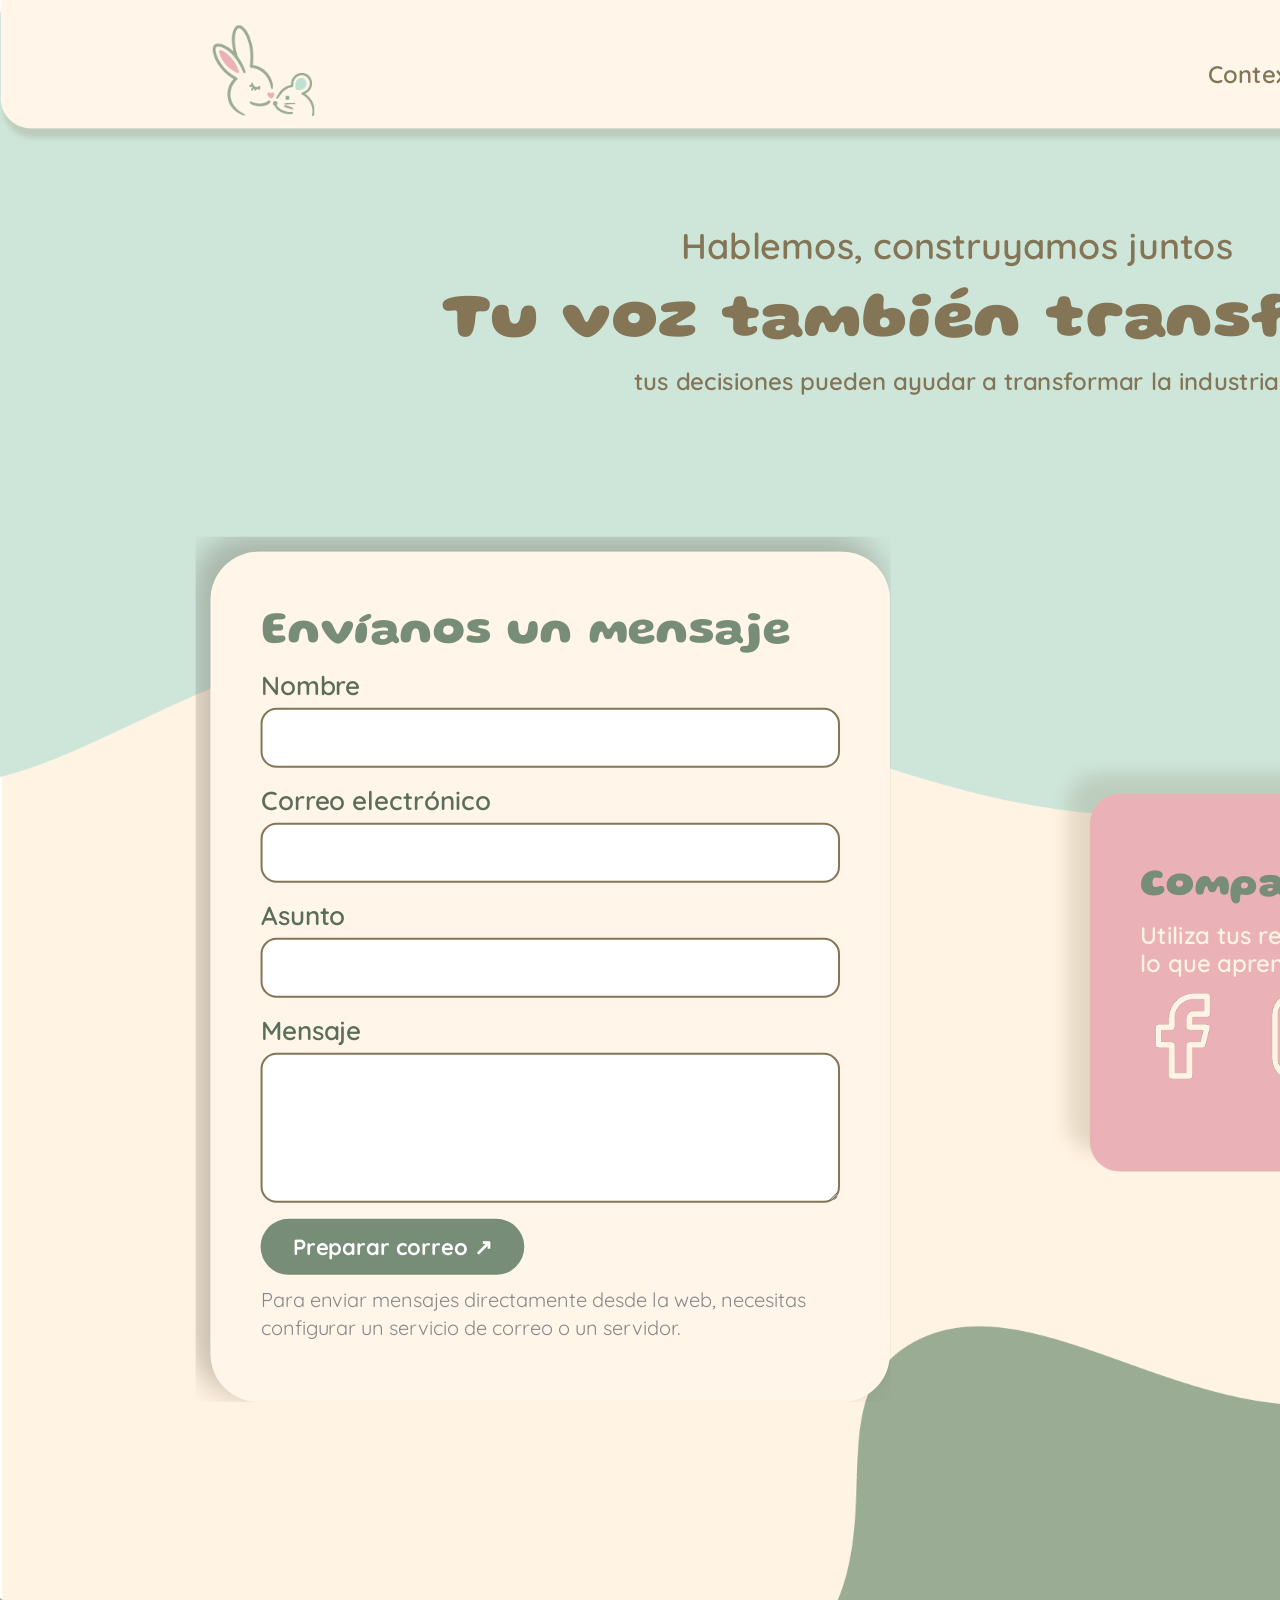
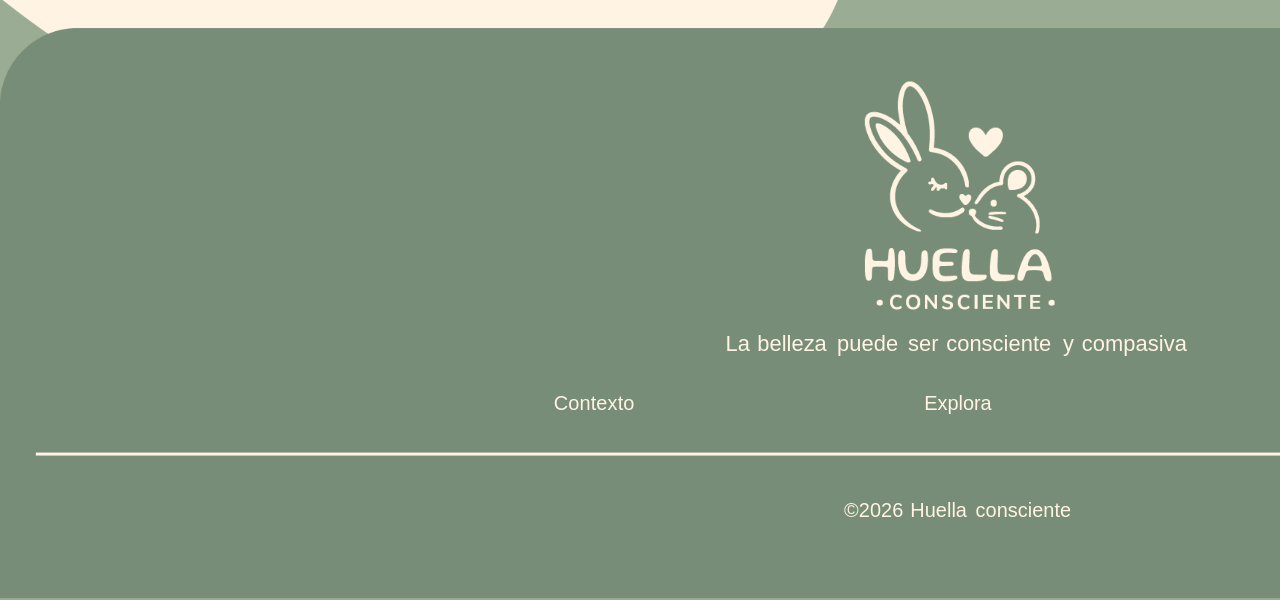
==== Contacto/publication-web-resources/html/publication.html @ 56a3dec7 "pagina" ====
<!DOCTYPE html>
<html>
	<head>
		<meta charset="utf-8" />
		<title>publication</title>
		<link href="../css/idGeneratedStyles.css" rel="stylesheet" type="text/css" />
	</head>
	<body id="publication" style="width:1920px;height:2200px;background-color:transparent;">
		<div style="position:absolute;overflow:hidden;left:0px;top:0px;-webkit-transform:translate(0.00px,0.00px);-ms-transform:translate(0.00px,0.00px);transform:translate(0.00px,0.00px);width:1920.00px;height:2200.00px;background-color:white">
			<div id="_idContainer000" class="_idGenObjectStyle-Disabled">
				<img class="_idGenObjectAttribute-1 _idGenObjectAttribute-2" src="../image/1.png" alt="" />
			</div>
			<div id="_idContainer001" class="_idGenObjectStyle-Disabled">
				<img class="_idGenObjectAttribute-1 _idGenObjectAttribute-2" src="../image/2.png" alt="" />
			</div>
			<div id="_idContainer002" class="_idGenObjectStyle-Disabled">
				<img class="_idGenObjectAttribute-1 _idGenObjectAttribute-2" src="[data-uri]" alt="" />
			</div>
			<div id="_idContainer014">
				<div id="_idContainer003" class="_idGenObjectStyle-Disabled">
					<img class="_idGenObjectAttribute-1 _idGenObjectAttribute-2" src="[data-uri]" alt="" />
				</div>
				<div id="_idContainer004" class="_idGenObjectStyle-Disabled">
					<img class="_idGenObjectAttribute-1 _idGenObjectAttribute-2" src="[data-uri]" alt="" />
				</div>
				<div id="_idContainer005" class="_idGenObjectStyle-Disabled">
					<img class="_idGenObjectAttribute-1 _idGenObjectAttribute-2" src="[data-uri]" alt="" />
				</div>
				<div id="_idContainer006" class="_idGenObjectStyle-Disabled">
					<img class="_idGenObjectAttribute-1 _idGenObjectAttribute-2" src="[data-uri]" alt="" />
				</div>
				<div id="_idContainer007" class="_idGenObjectStyle-Disabled">
					<img class="_idGenObjectAttribute-1 _idGenObjectAttribute-2" src="[data-uri]" alt="" />
				</div>
				<div id="_idContainer008" class="_idGenObjectStyle-Disabled">
					<img class="_idGenObjectAttribute-1 _idGenObjectAttribute-2" src="[data-uri]" alt="" />
				</div>
				<div id="_idContainer009" class="_idGenObjectStyle-Disabled">
					<img class="_idGenObjectAttribute-1 _idGenObjectAttribute-2" src="[data-uri]" alt="" />
				</div>
				<div id="_idContainer010" class="_idGenObjectStyle-Disabled">
					<img class="_idGenObjectAttribute-1 _idGenObjectAttribute-2" src="[data-uri]" alt="" />
				</div>
				<div id="_idContainer011" class="_idGenObjectStyle-Disabled">
					<img class="_idGenObjectAttribute-1 _idGenObjectAttribute-2" src="[data-uri]" alt="" />
				</div>
				<div id="_idContainer012" class="_idGenObjectStyle-Disabled">
					<img class="_idGenObjectAttribute-1 _idGenObjectAttribute-2" src="[data-uri]" alt="" />
				</div>
				<div id="_idContainer013" class="_idGenObjectStyle-Disabled">
					<img class="_idGenObjectAttribute-1 _idGenObjectAttribute-2" src="[data-uri]" alt="" />
				</div>
			</div>
			<div id="_idContainer015">
				<div style="width:0px;height:0px;position:absolute;top:0px;left:0px;-webkit-transform-origin: 0% 0%; -webkit-transform: translate(0px,1.98px) rotate(0deg) scale(0.05);transform-origin: 0% 0%; transform: translate(0px,1.98px) rotate(0deg) scale(0.05);">
					<p class="P-rrafo-b-sico ParaOverride-1"><span id="_idTextSpan000" class="CharOverride-1" style="position:absolute;top:120px;left:260.28px;letter-spacing:2.28px;">Contexto</span></p>
				</div>
			</div>
			<div id="_idContainer016">
				<div style="width:0px;height:0px;position:absolute;top:0px;left:0px;-webkit-transform-origin: 0% 0%; -webkit-transform: translate(0px,1.98px) rotate(0deg) scale(0.05);transform-origin: 0% 0%; transform: translate(0px,1.98px) rotate(0deg) scale(0.05);">
					<p class="P-rrafo-b-sico ParaOverride-1"><span id="_idTextSpan001" class="CharOverride-1" style="position:absolute;top:120px;left:27.8px;letter-spacing:-0.27px;">Infórmate</span></p>
				</div>
			</div>
			<div id="_idContainer017">
				<div style="width:0px;height:0px;position:absolute;top:0px;left:0px;-webkit-transform-origin: 0% 0%; -webkit-transform: translate(0px,1.98px) rotate(0deg) scale(0.05);transform-origin: 0% 0%; transform: translate(0px,1.98px) rotate(0deg) scale(0.05);">
					<p class="P-rrafo-b-sico ParaOverride-1"><span id="_idTextSpan002" class="CharOverride-1" style="position:absolute;top:120px;left:262.02px;letter-spacing:-0.3px;">Contacto</span></p>
				</div>
			</div>
			<div id="_idContainer018" class="_idGenObjectStyle-Disabled">
				<img class="_idGenObjectAttribute-1 _idGenObjectAttribute-2" src="../image/18.png" alt="" />
			</div>
			<div id="_idContainer019" class="_idGenObjectStyle-Disabled">
				<img class="_idGenObjectAttribute-1 _idGenObjectAttribute-2" src="../image/19.png" alt="" />
			</div>
			<div id="_idContainer057">
				<div id="_idContainer050">
					<div id="_idContainer020" class="_idGenObjectStyle-Disabled">
						<img class="_idGenObjectAttribute-1 _idGenObjectAttribute-2" src="[data-uri]" alt="" />
					</div>
					<div id="_idContainer021" class="_idGenObjectStyle-Disabled">
						<img class="_idGenObjectAttribute-1 _idGenObjectAttribute-2" src="[data-uri]" alt="" />
					</div>
					<div id="_idContainer022" class="_idGenObjectStyle-Disabled">
						<img class="_idGenObjectAttribute-1 _idGenObjectAttribute-2" src="[data-uri]" alt="" />
					</div>
					<div id="_idContainer023" class="_idGenObjectStyle-Disabled">
						<img class="_idGenObjectAttribute-1 _idGenObjectAttribute-2" src="[data-uri]" alt="" />
					</div>
					<div id="_idContainer024" class="_idGenObjectStyle-Disabled">
						<img class="_idGenObjectAttribute-1 _idGenObjectAttribute-2" src="[data-uri]" alt="" />
					</div>
					<div id="_idContainer025" class="_idGenObjectStyle-Disabled">
						<img class="_idGenObjectAttribute-1 _idGenObjectAttribute-2" src="[data-uri]" alt="" />
					</div>
					<div id="_idContainer026" class="_idGenObjectStyle-Disabled">
						<img class="_idGenObjectAttribute-1 _idGenObjectAttribute-2" src="[data-uri]" alt="" />
					</div>
					<div id="_idContainer027" class="_idGenObjectStyle-Disabled">
						<img class="_idGenObjectAttribute-1 _idGenObjectAttribute-2" src="[data-uri]" alt="" />
					</div>
					<div id="_idContainer028" class="_idGenObjectStyle-Disabled">
						<img class="_idGenObjectAttribute-1 _idGenObjectAttribute-2" src="[data-uri]" alt="" />
					</div>
					<div id="_idContainer029" class="_idGenObjectStyle-Disabled">
						<img class="_idGenObjectAttribute-1 _idGenObjectAttribute-2" src="[data-uri]" alt="" />
					</div>
					<div id="_idContainer030" class="_idGenObjectStyle-Disabled">
						<img class="_idGenObjectAttribute-1 _idGenObjectAttribute-2" src="[data-uri]" alt="" />
					</div>
					<div id="_idContainer031" class="_idGenObjectStyle-Disabled">
						<img class="_idGenObjectAttribute-1 _idGenObjectAttribute-2" src="[data-uri]" alt="" />
					</div>
					<div id="_idContainer032" class="_idGenObjectStyle-Disabled">
						<img class="_idGenObjectAttribute-1 _idGenObjectAttribute-2" src="[data-uri]" alt="" />
					</div>
					<div id="_idContainer033" class="_idGenObjectStyle-Disabled">
						<img class="_idGenObjectAttribute-1 _idGenObjectAttribute-2" src="[data-uri]" alt="" />
					</div>
					<div id="_idContainer034" class="_idGenObjectStyle-Disabled">
						<img class="_idGenObjectAttribute-1 _idGenObjectAttribute-2" src="[data-uri]" alt="" />
					</div>
					<div id="_idContainer035" class="_idGenObjectStyle-Disabled">
						<img class="_idGenObjectAttribute-1 _idGenObjectAttribute-2" src="[data-uri]" alt="" />
					</div>
					<div id="_idContainer036" class="_idGenObjectStyle-Disabled">
						<img class="_idGenObjectAttribute-1 _idGenObjectAttribute-2" src="[data-uri]" alt="" />
					</div>
					<div id="_idContainer037" class="_idGenObjectStyle-Disabled">
						<img class="_idGenObjectAttribute-1 _idGenObjectAttribute-2" src="[data-uri]" alt="" />
					</div>
					<div id="_idContainer038" class="_idGenObjectStyle-Disabled">
						<img class="_idGenObjectAttribute-1 _idGenObjectAttribute-2" src="[data-uri]" alt="" />
					</div>
					<div id="_idContainer039" class="_idGenObjectStyle-Disabled">
						<img class="_idGenObjectAttribute-1 _idGenObjectAttribute-2" src="[data-uri]" alt="" />
					</div>
					<div id="_idContainer040" class="_idGenObjectStyle-Disabled">
						<img class="_idGenObjectAttribute-1 _idGenObjectAttribute-2" src="[data-uri]" alt="" />
					</div>
					<div id="_idContainer041" class="_idGenObjectStyle-Disabled">
						<img class="_idGenObjectAttribute-1 _idGenObjectAttribute-2" src="[data-uri]" alt="" />
					</div>
					<div id="_idContainer042" class="_idGenObjectStyle-Disabled">
						<img class="_idGenObjectAttribute-1 _idGenObjectAttribute-2" src="[data-uri]" alt="" />
					</div>
					<div id="_idContainer043" class="_idGenObjectStyle-Disabled">
						<img class="_idGenObjectAttribute-1 _idGenObjectAttribute-2" src="[data-uri]" alt="" />
					</div>
					<div id="_idContainer044" class="_idGenObjectStyle-Disabled">
						<img class="_idGenObjectAttribute-1 _idGenObjectAttribute-2" src="[data-uri]" alt="" />
					</div>
					<div id="_idContainer045" class="_idGenObjectStyle-Disabled">
						<img class="_idGenObjectAttribute-1 _idGenObjectAttribute-2" src="[data-uri]" alt="" />
					</div>
					<div id="_idContainer046" class="_idGenObjectStyle-Disabled">
						<img class="_idGenObjectAttribute-1 _idGenObjectAttribute-2" src="[data-uri]" alt="" />
					</div>
					<div id="_idContainer047" class="_idGenObjectStyle-Disabled">
						<img class="_idGenObjectAttribute-1 _idGenObjectAttribute-2" src="[data-uri]" alt="" />
					</div>
					<div id="_idContainer048" class="_idGenObjectStyle-Disabled">
						<img class="_idGenObjectAttribute-1 _idGenObjectAttribute-2" src="[data-uri]" alt="" />
					</div>
					<div id="_idContainer049" class="_idGenObjectStyle-Disabled">
						<img class="_idGenObjectAttribute-1 _idGenObjectAttribute-2" src="[data-uri]" alt="" />
					</div>
				</div>
				<div id="_idContainer051">
					<div style="width:0px;height:0px;position:absolute;top:0px;left:0px;-webkit-transform-origin: 0% 0%; -webkit-transform: translate(0px,4.59px) rotate(0deg) scale(0.05);transform-origin: 0% 0%; transform: translate(0px,4.59px) rotate(0deg) scale(0.05);">
						<p class="P-rrafo-b-sico ParaOverride-1"><span id="_idTextSpan003" class="CharOverride-2" style="position:absolute;top:55px;left:4474.67px;">La </span><span id="_idTextSpan004" class="CharOverride-2" style="position:absolute;top:55px;left:5108.7px;letter-spacing:-0.55px;">belleza </span><span id="_idTextSpan005" class="CharOverride-2" style="position:absolute;top:55px;left:6702.8px;">puede </span><span id="_idTextSpan006" class="CharOverride-2" style="position:absolute;top:55px;left:8121.78px;">ser </span><span id="_idTextSpan007" class="CharOverride-2" style="position:absolute;top:55px;left:8886.05px;letter-spacing:-0.2px;">consciente </span><span id="_idTextSpan008" class="CharOverride-2" style="position:absolute;top:55px;left:11221.52px;">y </span><span id="_idTextSpan009" class="CharOverride-2" style="position:absolute;top:55px;left:11598.16px;letter-spacing:-0.1px;">compasiva</span></p>
					</div>
				</div>
				<div id="_idContainer052">
					<div style="width:0px;height:0px;position:absolute;top:0px;left:0px;-webkit-transform-origin: 0% 0%; -webkit-transform: translate(0px,4.26px) rotate(0deg) scale(0.05);transform-origin: 0% 0%; transform: translate(0px,4.26px) rotate(0deg) scale(0.05);">
						<p class="P-rrafo-b-sico ParaOverride-1"><span id="_idTextSpan010" class="CharOverride-3" style="position:absolute;top:50px;left:1193.56px;letter-spacing:-1.26px;">Explora</span></p>
					</div>
				</div>
				<div id="_idContainer053">
					<div style="width:0px;height:0px;position:absolute;top:0px;left:0px;-webkit-transform-origin: 0% 0%; -webkit-transform: translate(0px,4.26px) rotate(0deg) scale(0.05);transform-origin: 0% 0%; transform: translate(0px,4.26px) rotate(0deg) scale(0.05);">
						<p class="P-rrafo-b-sico ParaOverride-1"><span id="_idTextSpan011" class="CharOverride-3" style="position:absolute;top:50px;left:6843.63px;">©2026 </span><span id="_idTextSpan012" class="CharOverride-3" style="position:absolute;top:50px;left:8167.62px;">Huella </span><span id="_idTextSpan013" class="CharOverride-3" style="position:absolute;top:50px;left:9474px;letter-spacing:-0.2px;">consciente</span></p>
					</div>
				</div>
				<div id="_idContainer054">
					<div style="width:0px;height:0px;position:absolute;top:0px;left:0px;-webkit-transform-origin: 0% 0%; -webkit-transform: translate(0px,4.26px) rotate(0deg) scale(0.05);transform-origin: 0% 0%; transform: translate(0px,4.26px) rotate(0deg) scale(0.05);">
						<p class="P-rrafo-b-sico ParaOverride-1"><span id="_idTextSpan014" class="CharOverride-3" style="position:absolute;top:50px;left:1041.97px;letter-spacing:1.85px;">Contexto</span></p>
					</div>
				</div>
				<div id="_idContainer055">
					<div style="width:0px;height:0px;position:absolute;top:0px;left:0px;-webkit-transform-origin: 0% 0%; -webkit-transform: translate(0px,4.26px) rotate(0deg) scale(0.05);transform-origin: 0% 0%; transform: translate(0px,4.26px) rotate(0deg) scale(0.05);">
						<p class="P-rrafo-b-sico ParaOverride-1"><span id="_idTextSpan015" class="CharOverride-3" style="position:absolute;top:50px;left:1035.97px;letter-spacing:-0.25px;">Contacto</span></p>
					</div>
				</div>
				<div id="_idContainer056" class="Marco-gr-fico-b-sico _idGenObjectStyle-Disabled">
					<img class="_idGenObjectAttribute-1 _idGenObjectAttribute-2" src="[data-uri]" alt="" />
				</div>
			</div>
			<div id="_idContainer058" class="Marco-de-texto-b-sico">
				<div style="width:0px;height:0px;position:absolute;top:0px;left:0px;-webkit-transform-origin: 0% 0%; -webkit-transform: translate(0px,11.96px) rotate(0deg) scale(0.05);transform-origin: 0% 0%; transform: translate(0px,11.96px) rotate(0deg) scale(0.05);">
					<p class="P-rrafo-b-sico ParaOverride-1"><span id="_idTextSpan016" class="CharOverride-4" style="position:absolute;top:254.37px;left:282.33px;letter-spacing:-2.6px;">Tu </span><span id="_idTextSpan017" class="CharOverride-4" style="position:absolute;top:254.37px;left:2674.31px;">voz </span><span id="_idTextSpan018" class="CharOverride-4" style="position:absolute;top:254.37px;left:5856.01px;letter-spacing:-2.35px;">también </span><span id="_idTextSpan019" class="CharOverride-4" style="position:absolute;top:254.37px;left:12346.88px;letter-spacing:-5.07px;">transforma</span></p>
				</div>
			</div>
			<div id="_idContainer059" class="Marco-de-texto-b-sico">
				<div style="width:0px;height:0px;position:absolute;top:0px;left:0px;-webkit-transform-origin: 0% 0%; -webkit-transform: translate(0px,6.98px) rotate(0deg) scale(0.05);transform-origin: 0% 0%; transform: translate(0px,6.98px) rotate(0deg) scale(0.05);">
					<p class="P-rrafo-b-sico ParaOverride-1"><span id="_idTextSpan020" class="CharOverride-5" style="position:absolute;top:90px;left:0px;letter-spacing:-0.72px;">Hablemos, </span><span id="_idTextSpan021" class="CharOverride-5" style="position:absolute;top:90px;left:3837.54px;">construyamos </span><span id="_idTextSpan022" class="CharOverride-5" style="position:absolute;top:90px;left:8937.24px;letter-spacing:-0.6px;">juntos</span></p>
				</div>
			</div>
			<div id="_idContainer060" class="Marco-de-texto-b-sico">
				<div style="width:0px;height:0px;position:absolute;top:0px;left:0px;-webkit-transform-origin: 0% 0%; -webkit-transform: translate(0px,1px) rotate(0deg) scale(0.05);transform-origin: 0% 0%; transform: translate(0px,1px) rotate(0deg) scale(0.05);">
					<p class="P-rrafo-b-sico ParaOverride-1"><span id="_idTextSpan023" class="CharOverride-1" style="position:absolute;top:230px;left:0px;">tus </span><span id="_idTextSpan024" class="CharOverride-1" style="position:absolute;top:230px;left:827.03px;">decisiones </span><span id="_idTextSpan025" class="CharOverride-1" style="position:absolute;top:230px;left:3324.43px;">pueden </span><span id="_idTextSpan026" class="CharOverride-1" style="position:absolute;top:230px;left:5174.79px;">ayudar </span><span id="_idTextSpan027" class="CharOverride-1" style="position:absolute;top:230px;left:6960.85px;">a </span><span id="_idTextSpan028" class="CharOverride-1" style="position:absolute;top:230px;left:7392.36px;letter-spacing:-1.76px;">transformar </span><span id="_idTextSpan029" class="CharOverride-1" style="position:absolute;top:230px;left:10335.21px;">la </span><span id="_idTextSpan030" class="CharOverride-1" style="position:absolute;top:230px;left:10890.08px;letter-spacing:0.85px;">industria</span></p>
				</div>
			</div>
			<div id="_idContainer061" class="_idGenObjectStyleOverride-1">
				<div id="_idHTMLPageItem000">
					<object>
						<!DOCTYPE html>
<html lang="es">

<head>
  <meta charset="UTF-8">
  <meta name="viewport" content="width=device-width, initial-scale=1.0">
  <title>Formulario Contacto Vertical 841x1152</title>

  <!-- Importación de Google Fonts: Quicksand y Gluten -->
  <link rel="preconnect" href="https://fonts.googleapis.com">
  <link rel="preconnect" href="https://fonts.gstatic.com" crossorigin>
  <link href="https://fonts.googleapis.com/css2?family=Gluten:wght@400;600;700;800&family=Quicksand:wght@400;500;600;700&display=swap" rel="stylesheet">

  <style>
    :root {
      /* --- MEDIDAS EXACTAS DEL LIENZO (VERTICAL) --- */
      --ancho-total: 700px;
      --alto-total: 900px;

      /* --- DIMENSIONES DE LA TARJETA (VERTICAL) --- */
      --ancho-tarjeta: 680px;        
      --alto-tarjeta: 850px;         
      --radio-esquinas: 48px;        
      --padding-tarjeta: 60px 50px;  

      /* ==========================================================================
         ZONA PARA AJUSTAR LOS TAMAÑOS DE LETRA (MODIFICA AQUÍ A TU GUSTO)
         ========================================================================== */
      --tamano-titulo: 46px;         /* Tamaño de "Envíanos un mensaje" */
      --tamano-etiqueta: 26px;       /* Tamaño de los textos (Nombre, Correo, etc.) */
      --tamano-texto-input: 22px;    /* Tamaño de lo que el usuario escribe dentro */
      --tamano-boton: 22px;          /* Tamaño del texto del botón "Preparar correo" */
      --tamano-pie: 20px;            /* Tamaño de la nota al pie */

      /* --- TIPOGRAFÍAS --- */
      --fuente-titulos: 'Gluten', cursive, sans-serif;
      --fuente-cuerpo: 'Quicksand', sans-serif;

      /* --- PALETA DE COLOR --- */
      --color-fondo-tarjeta: #fff5e9;   
      --color-verde-oscuro: #788d78;     
      --color-texto: #5a6e5a;            
      --color-borde: #837556;

      /* --- VARIABLES DE LA SOMBRA ORGÁNICA --- */
      --sombra-offset-x: -12px;  
      --sombra-offset-y: -12px;  
      --sombra-blur: 28px;       
      --sombra-spread: 6px;      
      --sombra-color: rgba(94, 82, 68, 0.32);
    }

    * {
      box-sizing: border-box;
      margin: 0;
      padding: 0;
    }

    body {
      width: var(--ancho-total);
      height: var(--alto-total);
      overflow: visible; 
      background-color: transparent;
      display: flex;
      justify-content: center;
      align-items: center;
      font-family: var(--fuente-cuerpo);
    }

    .card-wrapper {
      width: var(--ancho-tarjeta);
      height: var(--alto-tarjeta);
      border-radius: var(--radio-esquinas);
      box-shadow: var(--sombra-offset-x) var(--sombra-offset-y) 
                  var(--sombra-blur) var(--sombra-spread) 
                  var(--sombra-color);
      margin: 15px 0 0 15px; 
    }

    .contact-card {
      width: 100%;
      height: 100%;
      background-color: var(--color-fondo-tarjeta);
      border-radius: var(--radio-esquinas);
      padding: var(--padding-tarjeta);
      display: flex;
      flex-direction: column;
      justify-content: space-between;
      overflow: hidden;
    }

    .contact-card h2 {
      font-family: var(--fuente-titulos);
      color: var(--color-verde-oscuro);
      font-size: var(--tamano-titulo);
      font-weight: 700;
      margin-bottom: 10px;
    }

    .form-group {
      display: flex;
      flex-direction: column;
      margin-bottom: 16px;
    }

    .form-group label {
      font-size: var(--tamano-etiqueta);
      font-weight: 600;
      color: var(--color-texto);
      margin-bottom: 6px;
    }

    .form-group input,
    .form-group textarea {
      width: 100%;
      padding: 14px 18px;
      border: 2px solid var(--color-borde);
      border-radius: 16px;
      background-color: #ffffff;
      font-family: var(--fuente-cuerpo);
      font-size: var(--tamano-texto-input);
      color: #333;
      outline: none;
      transition: border-color 0.2s ease;
    }

    .form-group input:focus,
    .form-group textarea:focus {
      border-color: var(--color-verde-oscuro);
    }

    .form-group textarea {
      resize: vertical;
      min-height: 150px; /* Un poco más alto al ser un formato vertical */
    }

    .submit-btn {
      display: inline-block;
      background-color: var(--color-verde-oscuro);
      color: #ffffff;
      font-family: var(--fuente-cuerpo);
      font-size: var(--tamano-boton);
      font-weight: 700;
      padding: 14px 32px;
      border: none;
      border-radius: 30px;
      cursor: pointer;
      align-self: flex-start;
      transition: transform 0.2s ease, opacity 0.2s ease;
    }

    .submit-btn:hover {
      opacity: 0.9;
      transform: translateY(-2px);
    }

    .form-footer {
      font-size: var(--tamano-pie);
      color: #888;
      margin-top: 5px;
      line-height: 1.4;
    }
  </style>
</head>

<body>

  <div class="card-wrapper">
    <div class="contact-card">
      <div>
        <h2>Envíanos un mensaje</h2>
      </div>

      <!-- CONFIGURACIÓN DE FORMSPREE: Reemplaza 'tu-id-de-formulario' con tu código real -->
      <form action="https://formspree.io/f/xvkkepal" method="POST" style="display: flex; flex-direction: column; flex-grow: 1; justify-content: center;">
        
        <div class="form-group">
          <label for="nombre">Nombre</label>
          <input type="text" id="nombre" name="nombre" required>
        </div>

        <div class="form-group">
          <label for="email">Correo electrónico</label>
          <!-- IMPORTANTE: El name="email" activa el reenvío y confirmación automática al usuario -->
          <input type="email" id="email" name="email" required>
        </div>

        <div class="form-group">
          <label for="asunto">Asunto</label>
          <input type="text" id="asunto" name="asunto" required>
        </div>

        <div class="form-group">
          <label for="mensaje">Mensaje</label>
          <textarea id="mensaje" name="mensaje" required></textarea>
        </div>

        <!-- Botón de envío -->
        <button type="submit" class="submit-btn">Preparar correo ↗</button>

      </form>

      <div>
        <p class="form-footer">Para enviar mensajes directamente desde la web, necesitas configurar un servicio de correo o un servidor.</p>
      </div>
    </div>
  </div>

<script>
(function(){
 if(window.__hcUnified)return;window.__hcUnified=true;
 const ACTIVE='contact';
 const names={'contexto':'laws','infórmate':'informate','informate':'informate','contacto':'contact','explora':'informate'};
 const normalized=e=>(e.textContent||'').replace(/\s+/g,' ').trim().toLowerCase();
 const navigate=page=>window.parent.postMessage({type:'HC_NAVIGATE',page:page},'*');
 const spans=Array.from(document.querySelectorAll('span'));
 const links=spans.filter(el=>names[normalized(el)]);
 const css=document.createElement('style');
 css.textContent='.hc-nav-link{cursor:pointer!important}.hc-nav-link:hover{outline:3px solid #528761!important;outline-offset:5px!important;border-radius:5px!important}.hc-nav-active{outline:3px solid #528761!important;outline-offset:5px!important;border-radius:5px!important}.hc-logo-link{cursor:pointer!important}.hc-logo-link:hover{outline:3px solid #528761!important;outline-offset:5px!important;border-radius:8px!important}';
 document.head.appendChild(css);
 links.forEach(el=>{
   el.classList.add('hc-nav-link');
   el.addEventListener('click',e=>{e.preventDefault();e.stopPropagation();navigate(names[normalized(el)]);});
 });
 // Highlight only the selected HEADER navigation item, not footer links.
 const label=ACTIVE==='laws'?'contexto':ACTIVE==='informate'?'infórmate':ACTIVE==='contact'?'contacto':null;
 if(label){const found=links.filter(el=>normalized(el)===label).sort((a,b)=>a.getBoundingClientRect().top-b.getBoundingClientRect().top)[0];if(found)found.classList.add('hc-nav-active');}
 // The exported logo is grouped artwork: locate its actual small header group
 // and the large footer logo group by their dimensions and position.
 const containers=Array.from(document.querySelectorAll('[id^="_idContainer"]'));
 function logoGroup(isFooter){
   let best=null,score=Infinity;
   for(const el of containers){
     const r=el.getBoundingClientRect();
     if(!r.width||!r.height)continue;
     let s;
     if(isFooter){
       if(r.width<170||r.width>225||r.height<180||r.height>245||r.left<600||r.left>1150)continue;
       s=Math.abs(r.width-190)+Math.abs(r.height-228);
     }else{
       if(r.width<90||r.width>115||r.height<80||r.height>105||r.left<150||r.left>350||r.top>100)continue;
       s=Math.abs(r.width-101)+Math.abs(r.height-91);
     }
     if(s<score){score=s;best=el;}
   }
   return best;
 }
 [logoGroup(false),logoGroup(true)].forEach(el=>{
   if(!el)return;
   el.classList.add('hc-logo-link');el.title='Ir a Inicio';
   el.addEventListener('click',e=>{e.preventDefault();e.stopPropagation();navigate('home');});
 });
})();
</script>
</body>
</html>
					</object>
				</div>
			</div>
			<div id="_idContainer071">
				<div id="_idContainer062" class="_idGenObjectStyle-Disabled">
					<img class="_idGenObjectAttribute-1 _idGenObjectAttribute-2" src="../image/59.png" alt="" />
				</div>
				<div id="_idContainer067">
					<div id="_idContainer063">
						<img class="_idGenObjectAttribute-1 _idGenObjectAttribute-2" src="[data-uri]" alt="Logotipo estilizado de la letra f en color beige sobre fondo negro que representa la red social Facebook.&#xa;&#xa;Descripción generada con IA" />
					</div>
					<div id="_idContainer064">
						<img class="_idGenObjectAttribute-1 _idGenObjectAttribute-2" src="../image/brand-instagram.png" alt="Logotipo minimalista de Instagram en color blanco sobre fondo negro.&#xa;&#xa;Descripción generada con IA" />
					</div>
					<div id="_idContainer065">
						<img class="_idGenObjectAttribute-1 _idGenObjectAttribute-2" src="../image/brand-messenger.png" alt="Icono de un globo de diálogo con un símbolo de rayo en su interior sobre un fondo negro.&#xa;&#xa;Descripción generada con IA" />
					</div>
					<div id="_idContainer066">
						<img class="_idGenObjectAttribute-1 _idGenObjectAttribute-2" src="../image/brand-whatsapp.png" alt="Logotipo de WhatsApp en color blanco sobre fondo negro.&#xa;&#xa;Descripción generada con IA" />
					</div>
				</div>
				<div id="_idContainer070">
					<div id="_idContainer068">
						<div style="width:0px;height:0px;position:absolute;top:0px;left:0px;-webkit-transform-origin: 0% 0%; -webkit-transform: translate(0px,14.56px) rotate(0deg) scale(0.05);transform-origin: 0% 0%; transform: translate(0px,14.56px) rotate(0deg) scale(0.05);">
							<p class="P-rrafo-b-sico ParaOverride-1"><span id="_idTextSpan031" class="CharOverride-6" style="position:absolute;top:20.16px;left:0px;letter-spacing:-2.58px;">Comparte </span><span id="_idTextSpan032" class="CharOverride-6" style="position:absolute;top:20.16px;left:4647.97px;">el </span><span id="_idTextSpan033" class="CharOverride-6" style="position:absolute;top:20.16px;left:5819.17px;letter-spacing:-0.47px;">cambio</span></p>
						</div>
					</div>
					<div id="_idContainer069" class="Marco-de-texto-b-sico">
						<div style="width:0px;height:0px;position:absolute;top:0px;left:0px;-webkit-transform-origin: 0% 0%; -webkit-transform: translate(0px,2.88px) rotate(0deg) scale(0.05);transform-origin: 0% 0%; transform: translate(0px,2.88px) rotate(0deg) scale(0.05);">
							<p class="P-rrafo-b-sico ParaOverride-1"><span id="_idTextSpan034" class="CharOverride-7" style="position:absolute;top:102px;left:0px;">Utiliza </span><span id="_idTextSpan035" class="CharOverride-7" style="position:absolute;top:102px;left:1531.16px;">tus </span><span id="_idTextSpan036" class="CharOverride-7" style="position:absolute;top:102px;left:2358.19px;letter-spacing:-1.76px;">redes </span><span id="_idTextSpan037" class="CharOverride-7" style="position:absolute;top:102px;left:3767.94px;letter-spacing:-1.15px;">para </span><span id="_idTextSpan038" class="CharOverride-7" style="position:absolute;top:102px;left:4990.48px;">compartir </span></p>
							<p class="P-rrafo-b-sico ParaOverride-1"><span id="_idTextSpan039" class="CharOverride-7" style="position:absolute;top:678px;left:0px;letter-spacing:-1.6px;">lo </span><span id="_idTextSpan040" class="CharOverride-7" style="position:absolute;top:678px;left:548.15px;">que </span><span id="_idTextSpan041" class="CharOverride-7" style="position:absolute;top:678px;left:1537.9px;letter-spacing:-1.18px;">aprendiste.</span></p>
						</div>
					</div>
				</div>
			</div>
		</div>
	<script>
(function(){
 if(window.__hcUnified)return;window.__hcUnified=true;
 const ACTIVE='contact';
 const names={'contexto':'laws','infórmate':'informate','informate':'informate','contacto':'contact','explora':'informate'};
 const normalized=e=>(e.textContent||'').replace(/\s+/g,' ').trim().toLowerCase();
 const navigate=page=>window.parent.postMessage({type:'HC_NAVIGATE',page:page},'*');
 const spans=Array.from(document.querySelectorAll('span'));
 const links=spans.filter(el=>names[normalized(el)]);
 const css=document.createElement('style');
 css.textContent='.hc-nav-link{cursor:pointer!important}.hc-nav-link:hover{outline:3px solid #528761!important;outline-offset:5px!important;border-radius:5px!important}.hc-nav-active{outline:3px solid #528761!important;outline-offset:5px!important;border-radius:5px!important}.hc-logo-link{cursor:pointer!important}.hc-logo-link:hover{outline:3px solid #528761!important;outline-offset:5px!important;border-radius:8px!important}';
 document.head.appendChild(css);
 links.forEach(el=>{
   el.classList.add('hc-nav-link');
   el.addEventListener('click',e=>{e.preventDefault();e.stopPropagation();navigate(names[normalized(el)]);});
 });
 // Highlight only the selected HEADER navigation item, not footer links.
 const label=ACTIVE==='laws'?'contexto':ACTIVE==='informate'?'infórmate':ACTIVE==='contact'?'contacto':null;
 if(label){const found=links.filter(el=>normalized(el)===label).sort((a,b)=>a.getBoundingClientRect().top-b.getBoundingClientRect().top)[0];if(found)found.classList.add('hc-nav-active');}
 // The exported logo is grouped artwork: locate its actual small header group
 // and the large footer logo group by their dimensions and position.
 const containers=Array.from(document.querySelectorAll('[id^="_idContainer"]'));
 function logoGroup(isFooter){
   let best=null,score=Infinity;
   for(const el of containers){
     const r=el.getBoundingClientRect();
     if(!r.width||!r.height)continue;
     let s;
     if(isFooter){
       if(r.width<170||r.width>225||r.height<180||r.height>245||r.left<600||r.left>1150)continue;
       s=Math.abs(r.width-190)+Math.abs(r.height-228);
     }else{
       if(r.width<90||r.width>115||r.height<80||r.height>105||r.left<150||r.left>350||r.top>100)continue;
       s=Math.abs(r.width-101)+Math.abs(r.height-91);
     }
     if(s<score){score=s;best=el;}
   }
   return best;
 }
 [logoGroup(false),logoGroup(true)].forEach(el=>{
   if(!el)return;
   el.classList.add('hc-logo-link');el.title='Ir a Inicio';
   el.addEventListener('click',e=>{e.preventDefault();e.stopPropagation();navigate('home');});
 });
})();
</script>
<script>
(function(){
  if(window.__hcFooterLinks2026)return;
  window.__hcFooterLinks2026=true;
  const routes={'contexto':'laws','explora':'informate','contacto':'contact'};
  const clean=e=>(e.textContent||'').trim().replace(/\s+/g,' ').toLowerCase();
  const send=page=>window.parent.postMessage({type:'HC_NAVIGATE',page:page},'*');
  const footerLabels=Array.from(document.querySelectorAll('span')).filter(el=>routes[clean(el)]);
  const footerGroup=footerLabels.filter(el=>el.getBoundingClientRect().top>window.innerHeight/2);
  const maxTop=Math.max(0,...footerLabels.map(el=>el.getBoundingClientRect().top));
  // Select footer labels by their lower vertical position; avoid header labels.
  const footer=footerLabels.filter(el=>el.getBoundingClientRect().top>maxTop-240);
  const targets={};
  footer.forEach(el=>{targets[clean(el)]=el;});
  const overlays=[];
  function createHitbox(el, page){
    const hit=document.createElement('button');
    hit.type='button';
    hit.setAttribute('aria-label','Ir a '+(page==='laws'?'Contexto':page==='informate'?'Infórmate':'Contacto'));
    hit.title=hit.getAttribute('aria-label');
    hit.style.cssText='position:absolute;display:block;padding:0;margin:0;border:0;background:transparent;opacity:0;cursor:pointer;z-index:2147483640;';
    hit.addEventListener('click',function(e){e.preventDefault();e.stopPropagation();send(page);});
    document.body.appendChild(hit);
    overlays.push({el:el,hit:hit,padX:40,padY:25});
  }
  Object.keys(routes).forEach(label=>{if(targets[label])createHitbox(targets[label],routes[label]);});
  // Footer artwork is a grouped logo, not an HTML link.
  const all=Array.from(document.querySelectorAll('[id^="_idContainer"]'));
  let logo=null,score=Infinity;
  all.forEach(el=>{
    const r=el.getBoundingClientRect();
    if(r.width<165||r.width>230||r.height<175||r.height>250||r.left<550||r.left>1200||r.top<500)return;
    const value=Math.abs(r.width-190)+Math.abs(r.height-228);
    if(value<score){logo=el;score=value;}
  });
  if(logo){
    const hit=document.createElement('button');
    hit.type='button';hit.title='Volver a Inicio';hit.setAttribute('aria-label','Volver a Inicio');
    hit.style.cssText='position:absolute;display:block;padding:0;margin:0;border:0;background:transparent;opacity:0;cursor:pointer;z-index:2147483640;';
    hit.addEventListener('click',function(e){e.preventDefault();e.stopPropagation();send('home');});
    document.body.appendChild(hit);
    overlays.push({el:logo,hit:hit,padX:5,padY:5});
  }
  function position(){
    overlays.forEach(o=>{
      const r=o.el.getBoundingClientRect();
      o.hit.style.left=(r.left+window.scrollX-o.padX)+'px';
      o.hit.style.top=(r.top+window.scrollY-o.padY)+'px';
      o.hit.style.width=(r.width+2*o.padX)+'px';
      o.hit.style.height=(r.height+2*o.padY)+'px';
    });
  }
  position();
  window.addEventListener('resize',position);
})();
</script>
</body>
</html>
---- Contacto/publication-web-resources/css/idGeneratedStyles.css ----
@font-face {
	font-family:"Gluten ExtraBold";
	font-style:normal;
	font-weight:800;
	src : url("../../font/Gluten-ExtraBold.ttf");
}
@font-face {
	font-family:"Minion Pro";
	font-style:normal;
	font-weight:normal;
	src : url("../../font/MinionPro-Regular.otf");
}
@font-face {
	font-family:"Quicksand Medium";
	font-style:normal;
	font-weight:500;
	src : url("../../font/Quicksand-Medium.ttf");
}
@font-face {
	font-family:"Quicksand SemiBold";
	font-style:normal;
	font-weight:600;
	src : url("../../font/Quicksand-SemiBold.ttf");
}
body, div, dl, dt, dd, h1, h2, h3, h4, h5, h6, p, pre, code, blockquote, figure {
	margin:0;
	padding:0;
	border-width:0;
	text-rendering:optimizeSpeed;
}
div > svg {
	position:absolute;
}
div.Marco-gr-fico-b-sico {
	border-color:#000000;
	border-width:1px;
	border-style:solid;
}
div.Marco-de-texto-b-sico {
	border-style:solid;
}
p.ParaOverride-1 {
	line-height:1;
	white-space:nowrap;
}
span.CharOverride-1 {
	color:#837556;
	font-family:"Quicksand SemiBold", sans-serif;
	font-size:480px;
	font-style:normal;
	font-weight:600;
}
span.CharOverride-2 {
	color:#fff3e3;
	font-family:"Quicksand Medium", sans-serif;
	font-size:440px;
	font-style:normal;
	font-weight:500;
}
span.CharOverride-3 {
	color:#fff3e3;
	font-family:"Quicksand Medium", sans-serif;
	font-size:400px;
	font-style:normal;
	font-weight:500;
}
span.CharOverride-4 {
	color:#837556;
	font-family:"Gluten ExtraBold", sans-serif;
	font-size:1300px;
	font-style:normal;
	font-weight:800;
}
span.CharOverride-5 {
	color:#837556;
	font-family:"Quicksand SemiBold", sans-serif;
	font-size:720px;
	font-style:normal;
	font-weight:600;
}
span.CharOverride-6 {
	color:#788d78;
	font-family:"Gluten ExtraBold", sans-serif;
	font-size:800px;
	font-style:normal;
	font-weight:800;
}
span.CharOverride-7 {
	color:#fff3e3;
	font-family:"Quicksand SemiBold", sans-serif;
	font-size:480px;
	font-style:normal;
	font-weight:600;
}
#_idContainer000 {
	-ms-transform:translate(2.145px,0.000px) rotate(0.000deg) skew(0.000deg) scale(1.000,1.000);
	-ms-transform-origin:0% 0%;
	-webkit-transform:translate(2.145px,0.000px) rotate(0.000deg) skew(0.000deg) scale(1.000,1.000);
	-webkit-transform-origin:0% 0%;
	height:2200.00px;
	left:0px;
	position:absolute;
	top:0px;
	transform:translate(2.145px,0.000px) rotate(0.000deg) skew(0.000deg) scale(1.000,1.000);
	transform:translate(2.145px,0.000px) rotate(0.000deg) skew(0.000deg) scale(1.000,1.000);
	transform-origin:0% 0%;
	transform-origin:0% 0%;
	width:1920.00px;
}
#_idContainer001 {
	-ms-transform:translate(-282.126px,11.661px) rotate(0.000deg) skew(0.000deg) scale(1.000,1.000);
	-ms-transform-origin:0% 0%;
	-webkit-transform:translate(-282.126px,11.661px) rotate(0.000deg) skew(0.000deg) scale(1.000,1.000);
	-webkit-transform-origin:0% 0%;
	height:1010.00px;
	left:0px;
	position:absolute;
	top:0px;
	transform:translate(-282.126px,11.661px) rotate(0.000deg) skew(0.000deg) scale(1.000,1.000);
	transform:translate(-282.126px,11.661px) rotate(0.000deg) skew(0.000deg) scale(1.000,1.000);
	transform-origin:0% 0%;
	transform-origin:0% 0%;
	width:2405.38px;
}
#_idContainer002 {
	-ms-transform:translate(-2.843px,0.661px) rotate(0.000deg) skew(0.000deg) scale(1.000,1.000);
	-ms-transform-origin:0% 0%;
	-webkit-transform:translate(-2.843px,0.661px) rotate(0.000deg) skew(0.000deg) scale(1.000,1.000);
	-webkit-transform-origin:0% 0%;
	height:142.82px;
	left:0px;
	position:absolute;
	top:0px;
	transform:translate(-2.843px,0.661px) rotate(0.000deg) skew(0.000deg) scale(1.000,1.000);
	transform:translate(-2.843px,0.661px) rotate(0.000deg) skew(0.000deg) scale(1.000,1.000);
	transform-origin:0% 0%;
	transform-origin:0% 0%;
	width:1932.60px;
}
#_idContainer003 {
	-ms-transform:translate(0.000px,0.000px) rotate(0.000deg) skew(0.000deg) scale(1.000,1.000);
	-ms-transform-origin:0% 0%;
	-webkit-transform:translate(0.000px,0.000px) rotate(0.000deg) skew(0.000deg) scale(1.000,1.000);
	-webkit-transform-origin:0% 0%;
	height:89.54px;
	left:0px;
	position:absolute;
	top:0px;
	transform:translate(0.000px,0.000px) rotate(0.000deg) skew(0.000deg) scale(1.000,1.000);
	transform:translate(0.000px,0.000px) rotate(0.000deg) skew(0.000deg) scale(1.000,1.000);
	transform-origin:0% 0%;
	transform-origin:0% 0%;
	width:60.33px;
}
#_idContainer004 {
	-ms-transform:translate(63.439px,47.628px) rotate(0.000deg) skew(0.000deg) scale(1.000,1.000);
	-ms-transform-origin:0% 0%;
	-webkit-transform:translate(63.439px,47.628px) rotate(0.000deg) skew(0.000deg) scale(1.000,1.000);
	-webkit-transform-origin:0% 0%;
	height:43.03px;
	left:0px;
	position:absolute;
	top:0px;
	transform:translate(63.439px,47.628px) rotate(0.000deg) skew(0.000deg) scale(1.000,1.000);
	transform:translate(63.439px,47.628px) rotate(0.000deg) skew(0.000deg) scale(1.000,1.000);
	transform-origin:0% 0%;
	transform-origin:0% 0%;
	width:37.72px;
}
#_idContainer005 {
	-ms-transform:translate(6.293px,24.935px) rotate(0.000deg) skew(0.000deg) scale(1.000,1.000);
	-ms-transform-origin:0% 0%;
	-webkit-transform:translate(6.293px,24.935px) rotate(0.000deg) skew(0.000deg) scale(1.000,1.000);
	-webkit-transform-origin:0% 0%;
	height:22.94px;
	left:0px;
	position:absolute;
	top:0px;
	transform:translate(6.293px,24.935px) rotate(0.000deg) skew(0.000deg) scale(1.000,1.000);
	transform:translate(6.293px,24.935px) rotate(0.000deg) skew(0.000deg) scale(1.000,1.000);
	transform-origin:0% 0%;
	transform-origin:0% 0%;
	width:20.26px;
}
#_idContainer006 {
	-ms-transform:translate(82.598px,52.689px) rotate(0.000deg) skew(0.000deg) scale(1.000,1.000);
	-ms-transform-origin:0% 0%;
	-webkit-transform:translate(82.598px,52.689px) rotate(0.000deg) skew(0.000deg) scale(1.000,1.000);
	-webkit-transform-origin:0% 0%;
	height:12.06px;
	left:0px;
	position:absolute;
	top:0px;
	transform:translate(82.598px,52.689px) rotate(0.000deg) skew(0.000deg) scale(1.000,1.000);
	transform:translate(82.598px,52.689px) rotate(0.000deg) skew(0.000deg) scale(1.000,1.000);
	transform-origin:0% 0%;
	transform-origin:0% 0%;
	width:11.23px;
}
#_idContainer007 {
	-ms-transform:translate(60.129px,75.839px) rotate(0.000deg) skew(0.000deg) scale(1.000,1.000);
	-ms-transform-origin:0% 0%;
	-webkit-transform:translate(60.129px,75.839px) rotate(0.000deg) skew(0.000deg) scale(1.000,1.000);
	-webkit-transform-origin:0% 0%;
	height:12.63px;
	left:0px;
	position:absolute;
	top:0px;
	transform:translate(60.129px,75.839px) rotate(0.000deg) skew(0.000deg) scale(1.000,1.000);
	transform:translate(60.129px,75.839px) rotate(0.000deg) skew(0.000deg) scale(1.000,1.000);
	transform-origin:0% 0%;
	transform-origin:0% 0%;
	width:19.81px;
}
#_idContainer008 {
	-ms-transform:translate(36.908px,74.910px) rotate(0.000deg) skew(0.000deg) scale(1.000,1.000);
	-ms-transform-origin:0% 0%;
	-webkit-transform:translate(36.908px,74.910px) rotate(0.000deg) skew(0.000deg) scale(1.000,1.000);
	-webkit-transform-origin:0% 0%;
	height:5.96px;
	left:0px;
	position:absolute;
	top:0px;
	transform:translate(36.908px,74.910px) rotate(0.000deg) skew(0.000deg) scale(1.000,1.000);
	transform:translate(36.908px,74.910px) rotate(0.000deg) skew(0.000deg) scale(1.000,1.000);
	transform-origin:0% 0%;
	transform-origin:0% 0%;
	width:20.69px;
}
#_idContainer009 {
	-ms-transform:translate(36.577px,57.335px) rotate(0.000deg) skew(0.000deg) scale(1.000,1.000);
	-ms-transform-origin:0% 0%;
	-webkit-transform:translate(36.577px,57.335px) rotate(0.000deg) skew(0.000deg) scale(1.000,1.000);
	-webkit-transform-origin:0% 0%;
	height:7.77px;
	left:0px;
	position:absolute;
	top:0px;
	transform:translate(36.577px,57.335px) rotate(0.000deg) skew(0.000deg) scale(1.000,1.000);
	transform:translate(36.577px,57.335px) rotate(0.000deg) skew(0.000deg) scale(1.000,1.000);
	transform-origin:0% 0%;
	transform-origin:0% 0%;
	width:11.03px;
}
#_idContainer010 {
	-ms-transform:translate(54.642px,67.023px) rotate(0.000deg) skew(0.000deg) scale(1.000,1.000);
	-ms-transform-origin:0% 0%;
	-webkit-transform:translate(54.642px,67.023px) rotate(0.000deg) skew(0.000deg) scale(1.000,1.000);
	-webkit-transform-origin:0% 0%;
	height:6.27px;
	left:0px;
	position:absolute;
	top:0px;
	transform:translate(54.642px,67.023px) rotate(0.000deg) skew(0.000deg) scale(1.000,1.000);
	transform:translate(54.642px,67.023px) rotate(0.000deg) skew(0.000deg) scale(1.000,1.000);
	transform-origin:0% 0%;
	transform-origin:0% 0%;
	width:7.17px;
}
#_idContainer011 {
	-ms-transform:translate(71.507px,77.605px) rotate(0.000deg) skew(0.000deg) scale(1.000,1.000);
	-ms-transform-origin:0% 0%;
	-webkit-transform:translate(71.507px,77.605px) rotate(0.000deg) skew(0.000deg) scale(1.000,1.000);
	-webkit-transform-origin:0% 0%;
	height:1.90px;
	left:0px;
	position:absolute;
	top:0px;
	transform:translate(71.507px,77.605px) rotate(0.000deg) skew(0.000deg) scale(1.000,1.000);
	transform:translate(71.507px,77.605px) rotate(0.000deg) skew(0.000deg) scale(1.000,1.000);
	transform-origin:0% 0%;
	transform-origin:0% 0%;
	width:10.64px;
}
#_idContainer012 {
	-ms-transform:translate(71.499px,80.017px) rotate(0.000deg) skew(0.000deg) scale(1.000,1.000);
	-ms-transform-origin:0% 0%;
	-webkit-transform:translate(71.499px,80.017px) rotate(0.000deg) skew(0.000deg) scale(1.000,1.000);
	-webkit-transform-origin:0% 0%;
	height:3.74px;
	left:0px;
	position:absolute;
	top:0px;
	transform:translate(71.499px,80.017px) rotate(0.000deg) skew(0.000deg) scale(1.000,1.000);
	transform:translate(71.499px,80.017px) rotate(0.000deg) skew(0.000deg) scale(1.000,1.000);
	transform-origin:0% 0%;
	transform-origin:0% 0%;
	width:8.80px;
}
#_idContainer013 {
	-ms-transform:translate(72.728px,70.463px) rotate(0.000deg) skew(0.000deg) scale(1.000,1.000);
	-ms-transform-origin:0% 0%;
	-webkit-transform:translate(72.728px,70.463px) rotate(0.000deg) skew(0.000deg) scale(1.000,1.000);
	-webkit-transform-origin:0% 0%;
	height:3.89px;
	left:0px;
	position:absolute;
	top:0px;
	transform:translate(72.728px,70.463px) rotate(0.000deg) skew(0.000deg) scale(1.000,1.000);
	transform:translate(72.728px,70.463px) rotate(0.000deg) skew(0.000deg) scale(1.000,1.000);
	transform-origin:0% 0%;
	transform-origin:0% 0%;
	width:3.53px;
}
#_idContainer014 {
	-ms-transform:translate(212.817px,25.332px) rotate(0.000deg) skew(0.000deg) scale(1.000,1.000);
	-ms-transform-origin:0% 0%;
	-webkit-transform:translate(212.817px,25.332px) rotate(0.000deg) skew(0.000deg) scale(1.000,1.000);
	-webkit-transform-origin:0% 0%;
	height:90.66px;
	left:0px;
	position:absolute;
	top:0px;
	transform:translate(212.817px,25.332px) rotate(0.000deg) skew(0.000deg) scale(1.000,1.000);
	transform:translate(212.817px,25.332px) rotate(0.000deg) skew(0.000deg) scale(1.000,1.000);
	transform-origin:0% 0%;
	transform-origin:0% 0%;
	width:101.15px;
}
#_idContainer015 {
	-ms-transform:translate(1194.894px,53.677px) rotate(0.000deg) skew(0.000deg) scale(1.000,1.000);
	-ms-transform-origin:0% 0%;
	-webkit-transform:translate(1194.894px,53.677px) rotate(0.000deg) skew(0.000deg) scale(1.000,1.000);
	-webkit-transform-origin:0% 0%;
	height:36.56px;
	left:0px;
	position:absolute;
	top:0px;
	transform:translate(1194.894px,53.677px) rotate(0.000deg) skew(0.000deg) scale(1.000,1.000);
	transform:translate(1194.894px,53.677px) rotate(0.000deg) skew(0.000deg) scale(1.000,1.000);
	transform-origin:0% 0%;
	transform-origin:0% 0%;
	width:130.14px;
}
#_idContainer016 {
	-ms-transform:translate(1471.897px,53.677px) rotate(0.000deg) skew(0.000deg) scale(1.000,1.000);
	-ms-transform-origin:0% 0%;
	-webkit-transform:translate(1471.897px,53.677px) rotate(0.000deg) skew(0.000deg) scale(1.000,1.000);
	-webkit-transform-origin:0% 0%;
	height:36.56px;
	left:0px;
	position:absolute;
	top:0px;
	transform:translate(1471.897px,53.677px) rotate(0.000deg) skew(0.000deg) scale(1.000,1.000);
	transform:translate(1471.897px,53.677px) rotate(0.000deg) skew(0.000deg) scale(1.000,1.000);
	transform-origin:0% 0%;
	transform-origin:0% 0%;
	width:118.12px;
}
#_idContainer017 {
	-ms-transform:translate(1726.390px,53.677px) rotate(0.000deg) skew(0.000deg) scale(1.000,1.000);
	-ms-transform-origin:0% 0%;
	-webkit-transform:translate(1726.390px,53.677px) rotate(0.000deg) skew(0.000deg) scale(1.000,1.000);
	-webkit-transform-origin:0% 0%;
	height:36.56px;
	left:0px;
	position:absolute;
	top:0px;
	transform:translate(1726.390px,53.677px) rotate(0.000deg) skew(0.000deg) scale(1.000,1.000);
	transform:translate(1726.390px,53.677px) rotate(0.000deg) skew(0.000deg) scale(1.000,1.000);
	transform-origin:0% 0%;
	transform-origin:0% 0%;
	width:131.01px;
}
#_idContainer018 {
	-ms-transform:translate(-138.615px,1016.000px) rotate(0.000deg) skew(0.000deg) scale(1.000,1.000);
	-ms-transform-origin:0% 0%;
	-webkit-transform:translate(-138.615px,1016.000px) rotate(0.000deg) skew(0.000deg) scale(1.000,1.000);
	-webkit-transform-origin:0% 0%;
	height:1407.00px;
	left:0px;
	position:absolute;
	top:0px;
	transform:translate(-138.615px,1016.000px) rotate(0.000deg) skew(0.000deg) scale(1.000,1.000);
	transform:translate(-138.615px,1016.000px) rotate(0.000deg) skew(0.000deg) scale(1.000,1.000);
	transform-origin:0% 0%;
	transform-origin:0% 0%;
	width:2058.49px;
}
#_idContainer019 {
	-ms-transform:translate(-0.126px,1628.070px) rotate(0.000deg) skew(0.000deg) scale(1.000,1.000);
	-ms-transform-origin:0% 0%;
	-webkit-transform:translate(-0.126px,1628.070px) rotate(0.000deg) skew(0.000deg) scale(1.000,1.000);
	-webkit-transform-origin:0% 0%;
	height:569.50px;
	left:0px;
	position:absolute;
	top:0px;
	transform:translate(-0.126px,1628.070px) rotate(0.000deg) skew(0.000deg) scale(1.000,1.000);
	transform:translate(-0.126px,1628.070px) rotate(0.000deg) skew(0.000deg) scale(1.000,1.000);
	transform-origin:0% 0%;
	transform-origin:0% 0%;
	width:1920.00px;
}
#_idContainer020 {
	-ms-transform:translate(0.000px,0.000px) rotate(0.000deg) skew(0.000deg) scale(1.000,1.000);
	-ms-transform-origin:0% 0%;
	-webkit-transform:translate(0.000px,0.000px) rotate(0.000deg) skew(0.000deg) scale(1.000,1.000);
	-webkit-transform-origin:0% 0%;
	height:150.31px;
	left:0px;
	position:absolute;
	top:0px;
	transform:translate(0.000px,0.000px) rotate(0.000deg) skew(0.000deg) scale(1.000,1.000);
	transform:translate(0.000px,0.000px) rotate(0.000deg) skew(0.000deg) scale(1.000,1.000);
	transform-origin:0% 0%;
	transform-origin:0% 0%;
	width:104.37px;
}
#_idContainer021 {
	-ms-transform:translate(103.947px,46.125px) rotate(0.000deg) skew(0.000deg) scale(1.000,1.000);
	-ms-transform-origin:0% 0%;
	-webkit-transform:translate(103.947px,46.125px) rotate(0.000deg) skew(0.000deg) scale(1.000,1.000);
	-webkit-transform-origin:0% 0%;
	height:28.69px;
	left:0px;
	position:absolute;
	top:0px;
	transform:translate(103.947px,46.125px) rotate(0.000deg) skew(0.000deg) scale(1.000,1.000);
	transform:translate(103.947px,46.125px) rotate(0.000deg) skew(0.000deg) scale(1.000,1.000);
	transform-origin:0% 0%;
	transform-origin:0% 0%;
	width:34.48px;
}
#_idContainer022 {
	-ms-transform:translate(109.752px,79.957px) rotate(0.000deg) skew(0.000deg) scale(1.000,1.000);
	-ms-transform-origin:0% 0%;
	-webkit-transform:translate(109.752px,79.957px) rotate(0.000deg) skew(0.000deg) scale(1.000,1.000);
	-webkit-transform-origin:0% 0%;
	height:72.23px;
	left:0px;
	position:absolute;
	top:0px;
	transform:translate(109.752px,79.957px) rotate(0.000deg) skew(0.000deg) scale(1.000,1.000);
	transform:translate(109.752px,79.957px) rotate(0.000deg) skew(0.000deg) scale(1.000,1.000);
	transform-origin:0% 0%;
	transform-origin:0% 0%;
	width:65.25px;
}
#_idContainer023 {
	-ms-transform:translate(10.888px,41.860px) rotate(0.000deg) skew(0.000deg) scale(1.000,1.000);
	-ms-transform-origin:0% 0%;
	-webkit-transform:translate(10.888px,41.860px) rotate(0.000deg) skew(0.000deg) scale(1.000,1.000);
	-webkit-transform-origin:0% 0%;
	height:38.51px;
	left:0px;
	position:absolute;
	top:0px;
	transform:translate(10.888px,41.860px) rotate(0.000deg) skew(0.000deg) scale(1.000,1.000);
	transform:translate(10.888px,41.860px) rotate(0.000deg) skew(0.000deg) scale(1.000,1.000);
	transform-origin:0% 0%;
	transform-origin:0% 0%;
	width:35.05px;
}
#_idContainer024 {
	-ms-transform:translate(142.899px,88.452px) rotate(0.000deg) skew(0.000deg) scale(1.000,1.000);
	-ms-transform-origin:0% 0%;
	-webkit-transform:translate(142.899px,88.452px) rotate(0.000deg) skew(0.000deg) scale(1.000,1.000);
	-webkit-transform-origin:0% 0%;
	height:20.24px;
	left:0px;
	position:absolute;
	top:0px;
	transform:translate(142.899px,88.452px) rotate(0.000deg) skew(0.000deg) scale(1.000,1.000);
	transform:translate(142.899px,88.452px) rotate(0.000deg) skew(0.000deg) scale(1.000,1.000);
	transform-origin:0% 0%;
	transform-origin:0% 0%;
	width:19.43px;
}
#_idContainer025 {
	-ms-transform:translate(104.026px,127.316px) rotate(0.000deg) skew(0.000deg) scale(1.000,1.000);
	-ms-transform-origin:0% 0%;
	-webkit-transform:translate(104.026px,127.316px) rotate(0.000deg) skew(0.000deg) scale(1.000,1.000);
	-webkit-transform-origin:0% 0%;
	height:21.21px;
	left:0px;
	position:absolute;
	top:0px;
	transform:translate(104.026px,127.316px) rotate(0.000deg) skew(0.000deg) scale(1.000,1.000);
	transform:translate(104.026px,127.316px) rotate(0.000deg) skew(0.000deg) scale(1.000,1.000);
	transform-origin:0% 0%;
	transform-origin:0% 0%;
	width:34.28px;
}
#_idContainer026 {
	-ms-transform:translate(63.854px,125.756px) rotate(0.000deg) skew(0.000deg) scale(1.000,1.000);
	-ms-transform-origin:0% 0%;
	-webkit-transform:translate(63.854px,125.756px) rotate(0.000deg) skew(0.000deg) scale(1.000,1.000);
	-webkit-transform-origin:0% 0%;
	height:10.00px;
	left:0px;
	position:absolute;
	top:0px;
	transform:translate(63.854px,125.756px) rotate(0.000deg) skew(0.000deg) scale(1.000,1.000);
	transform:translate(63.854px,125.756px) rotate(0.000deg) skew(0.000deg) scale(1.000,1.000);
	transform-origin:0% 0%;
	transform-origin:0% 0%;
	width:35.79px;
}
#_idContainer027 {
	-ms-transform:translate(63.281px,96.252px) rotate(0.000deg) skew(0.000deg) scale(1.000,1.000);
	-ms-transform-origin:0% 0%;
	-webkit-transform:translate(63.281px,96.252px) rotate(0.000deg) skew(0.000deg) scale(1.000,1.000);
	-webkit-transform-origin:0% 0%;
	height:13.04px;
	left:0px;
	position:absolute;
	top:0px;
	transform:translate(63.281px,96.252px) rotate(0.000deg) skew(0.000deg) scale(1.000,1.000);
	transform:translate(63.281px,96.252px) rotate(0.000deg) skew(0.000deg) scale(1.000,1.000);
	transform-origin:0% 0%;
	transform-origin:0% 0%;
	width:19.08px;
}
#_idContainer028 {
	-ms-transform:translate(94.533px,112.516px) rotate(0.000deg) skew(0.000deg) scale(1.000,1.000);
	-ms-transform-origin:0% 0%;
	-webkit-transform:translate(94.533px,112.516px) rotate(0.000deg) skew(0.000deg) scale(1.000,1.000);
	-webkit-transform-origin:0% 0%;
	height:10.53px;
	left:0px;
	position:absolute;
	top:0px;
	transform:translate(94.533px,112.516px) rotate(0.000deg) skew(0.000deg) scale(1.000,1.000);
	transform:translate(94.533px,112.516px) rotate(0.000deg) skew(0.000deg) scale(1.000,1.000);
	transform-origin:0% 0%;
	transform-origin:0% 0%;
	width:12.40px;
}
#_idContainer029 {
	-ms-transform:translate(123.711px,130.281px) rotate(0.000deg) skew(0.000deg) scale(1.000,1.000);
	-ms-transform-origin:0% 0%;
	-webkit-transform:translate(123.711px,130.281px) rotate(0.000deg) skew(0.000deg) scale(1.000,1.000);
	-webkit-transform-origin:0% 0%;
	height:3.20px;
	left:0px;
	position:absolute;
	top:0px;
	transform:translate(123.711px,130.281px) rotate(0.000deg) skew(0.000deg) scale(1.000,1.000);
	transform:translate(123.711px,130.281px) rotate(0.000deg) skew(0.000deg) scale(1.000,1.000);
	transform-origin:0% 0%;
	transform-origin:0% 0%;
	width:18.42px;
}
#_idContainer030 {
	-ms-transform:translate(123.697px,134.330px) rotate(0.000deg) skew(0.000deg) scale(1.000,1.000);
	-ms-transform-origin:0% 0%;
	-webkit-transform:translate(123.697px,134.330px) rotate(0.000deg) skew(0.000deg) scale(1.000,1.000);
	-webkit-transform-origin:0% 0%;
	height:6.28px;
	left:0px;
	position:absolute;
	top:0px;
	transform:translate(123.697px,134.330px) rotate(0.000deg) skew(0.000deg) scale(1.000,1.000);
	transform:translate(123.697px,134.330px) rotate(0.000deg) skew(0.000deg) scale(1.000,1.000);
	transform-origin:0% 0%;
	transform-origin:0% 0%;
	width:15.23px;
}
#_idContainer031 {
	-ms-transform:translate(125.823px,118.291px) rotate(0.000deg) skew(0.000deg) scale(1.000,1.000);
	-ms-transform-origin:0% 0%;
	-webkit-transform:translate(125.823px,118.291px) rotate(0.000deg) skew(0.000deg) scale(1.000,1.000);
	-webkit-transform-origin:0% 0%;
	height:6.54px;
	left:0px;
	position:absolute;
	top:0px;
	transform:translate(125.823px,118.291px) rotate(0.000deg) skew(0.000deg) scale(1.000,1.000);
	transform:translate(125.823px,118.291px) rotate(0.000deg) skew(0.000deg) scale(1.000,1.000);
	transform-origin:0% 0%;
	transform-origin:0% 0%;
	width:6.11px;
}
#_idContainer032 {
	-ms-transform:translate(0.088px,166.501px) rotate(0.000deg) skew(0.000deg) scale(1.000,1.000);
	-ms-transform-origin:0% 0%;
	-webkit-transform:translate(0.088px,166.501px) rotate(0.000deg) skew(0.000deg) scale(1.000,1.000);
	-webkit-transform-origin:0% 0%;
	height:32.90px;
	left:0px;
	position:absolute;
	top:0px;
	transform:translate(0.088px,166.501px) rotate(0.000deg) skew(0.000deg) scale(1.000,1.000);
	transform:translate(0.088px,166.501px) rotate(0.000deg) skew(0.000deg) scale(1.000,1.000);
	transform-origin:0% 0%;
	transform-origin:0% 0%;
	width:29.88px;
}
#_idContainer033 {
	-ms-transform:translate(33.325px,168.601px) rotate(0.000deg) skew(0.000deg) scale(1.000,1.000);
	-ms-transform-origin:0% 0%;
	-webkit-transform:translate(33.325px,168.601px) rotate(0.000deg) skew(0.000deg) scale(1.000,1.000);
	-webkit-transform-origin:0% 0%;
	height:31.19px;
	left:0px;
	position:absolute;
	top:0px;
	transform:translate(33.325px,168.601px) rotate(0.000deg) skew(0.000deg) scale(1.000,1.000);
	transform:translate(33.325px,168.601px) rotate(0.000deg) skew(0.000deg) scale(1.000,1.000);
	transform-origin:0% 0%;
	transform-origin:0% 0%;
	width:29.68px;
}
#_idContainer034 {
	-ms-transform:translate(67.740px,166.987px) rotate(0.000deg) skew(0.000deg) scale(1.000,1.000);
	-ms-transform-origin:0% 0%;
	-webkit-transform:translate(67.740px,166.987px) rotate(0.000deg) skew(0.000deg) scale(1.000,1.000);
	-webkit-transform-origin:0% 0%;
	height:33.44px;
	left:0px;
	position:absolute;
	top:0px;
	transform:translate(67.740px,166.987px) rotate(0.000deg) skew(0.000deg) scale(1.000,1.000);
	transform:translate(67.740px,166.987px) rotate(0.000deg) skew(0.000deg) scale(1.000,1.000);
	transform-origin:0% 0%;
	transform-origin:0% 0%;
	width:24.58px;
}
#_idContainer035 {
	-ms-transform:translate(96.855px,167.730px) rotate(0.000deg) skew(0.000deg) scale(1.000,1.000);
	-ms-transform-origin:0% 0%;
	-webkit-transform:translate(96.855px,167.730px) rotate(0.000deg) skew(0.000deg) scale(1.000,1.000);
	-webkit-transform-origin:0% 0%;
	height:32.39px;
	left:0px;
	position:absolute;
	top:0px;
	transform:translate(96.855px,167.730px) rotate(0.000deg) skew(0.000deg) scale(1.000,1.000);
	transform:translate(96.855px,167.730px) rotate(0.000deg) skew(0.000deg) scale(1.000,1.000);
	transform-origin:0% 0%;
	transform-origin:0% 0%;
	width:24.71px;
}
#_idContainer036 {
	-ms-transform:translate(125.021px,167.730px) rotate(0.000deg) skew(0.000deg) scale(1.000,1.000);
	-ms-transform-origin:0% 0%;
	-webkit-transform:translate(125.021px,167.730px) rotate(0.000deg) skew(0.000deg) scale(1.000,1.000);
	-webkit-transform-origin:0% 0%;
	height:32.39px;
	left:0px;
	position:absolute;
	top:0px;
	transform:translate(125.021px,167.730px) rotate(0.000deg) skew(0.000deg) scale(1.000,1.000);
	transform:translate(125.021px,167.730px) rotate(0.000deg) skew(0.000deg) scale(1.000,1.000);
	transform-origin:0% 0%;
	transform-origin:0% 0%;
	width:24.71px;
}
#_idContainer037 {
	-ms-transform:translate(152.675px,167.884px) rotate(0.000deg) skew(0.000deg) scale(1.000,1.000);
	-ms-transform-origin:0% 0%;
	-webkit-transform:translate(152.675px,167.884px) rotate(0.000deg) skew(0.000deg) scale(1.000,1.000);
	-webkit-transform-origin:0% 0%;
	height:31.98px;
	left:0px;
	position:absolute;
	top:0px;
	transform:translate(152.675px,167.884px) rotate(0.000deg) skew(0.000deg) scale(1.000,1.000);
	transform:translate(152.675px,167.884px) rotate(0.000deg) skew(0.000deg) scale(1.000,1.000);
	transform-origin:0% 0%;
	transform-origin:0% 0%;
	width:34.39px;
}
#_idContainer038 {
	-ms-transform:translate(25.200px,213.206px) rotate(0.000deg) skew(0.000deg) scale(1.000,1.000);
	-ms-transform-origin:0% 0%;
	-webkit-transform:translate(25.200px,213.206px) rotate(0.000deg) skew(0.000deg) scale(1.000,1.000);
	-webkit-transform-origin:0% 0%;
	height:14.66px;
	left:0px;
	position:absolute;
	top:0px;
	transform:translate(25.200px,213.206px) rotate(0.000deg) skew(0.000deg) scale(1.000,1.000);
	transform:translate(25.200px,213.206px) rotate(0.000deg) skew(0.000deg) scale(1.000,1.000);
	transform-origin:0% 0%;
	transform-origin:0% 0%;
	width:11.80px;
}
#_idContainer039 {
	-ms-transform:translate(41.284px,213.206px) rotate(0.000deg) skew(0.000deg) scale(1.000,1.000);
	-ms-transform-origin:0% 0%;
	-webkit-transform:translate(41.284px,213.206px) rotate(0.000deg) skew(0.000deg) scale(1.000,1.000);
	-webkit-transform-origin:0% 0%;
	height:14.66px;
	left:0px;
	position:absolute;
	top:0px;
	transform:translate(41.284px,213.206px) rotate(0.000deg) skew(0.000deg) scale(1.000,1.000);
	transform:translate(41.284px,213.206px) rotate(0.000deg) skew(0.000deg) scale(1.000,1.000);
	transform-origin:0% 0%;
	transform-origin:0% 0%;
	width:13.61px;
}
#_idContainer040 {
	-ms-transform:translate(60.126px,213.389px) rotate(0.000deg) skew(0.000deg) scale(1.000,1.000);
	-ms-transform-origin:0% 0%;
	-webkit-transform:translate(60.126px,213.389px) rotate(0.000deg) skew(0.000deg) scale(1.000,1.000);
	-webkit-transform-origin:0% 0%;
	height:14.30px;
	left:0px;
	position:absolute;
	top:0px;
	transform:translate(60.126px,213.389px) rotate(0.000deg) skew(0.000deg) scale(1.000,1.000);
	transform:translate(60.126px,213.389px) rotate(0.000deg) skew(0.000deg) scale(1.000,1.000);
	transform-origin:0% 0%;
	transform-origin:0% 0%;
	width:12.07px;
}
#_idContainer041 {
	-ms-transform:translate(77.204px,213.206px) rotate(0.000deg) skew(0.000deg) scale(1.000,1.000);
	-ms-transform-origin:0% 0%;
	-webkit-transform:translate(77.204px,213.206px) rotate(0.000deg) skew(0.000deg) scale(1.000,1.000);
	-webkit-transform-origin:0% 0%;
	height:14.66px;
	left:0px;
	position:absolute;
	top:0px;
	transform:translate(77.204px,213.206px) rotate(0.000deg) skew(0.000deg) scale(1.000,1.000);
	transform:translate(77.204px,213.206px) rotate(0.000deg) skew(0.000deg) scale(1.000,1.000);
	transform-origin:0% 0%;
	transform-origin:0% 0%;
	width:11.20px;
}
#_idContainer042 {
	-ms-transform:translate(92.963px,213.206px) rotate(0.000deg) skew(0.000deg) scale(1.000,1.000);
	-ms-transform-origin:0% 0%;
	-webkit-transform:translate(92.963px,213.206px) rotate(0.000deg) skew(0.000deg) scale(1.000,1.000);
	-webkit-transform-origin:0% 0%;
	height:14.66px;
	left:0px;
	position:absolute;
	top:0px;
	transform:translate(92.963px,213.206px) rotate(0.000deg) skew(0.000deg) scale(1.000,1.000);
	transform:translate(92.963px,213.206px) rotate(0.000deg) skew(0.000deg) scale(1.000,1.000);
	transform-origin:0% 0%;
	transform-origin:0% 0%;
	width:11.80px;
}
#_idContainer043 {
	-ms-transform:translate(109.756px,213.389px) rotate(0.000deg) skew(0.000deg) scale(1.000,1.000);
	-ms-transform-origin:0% 0%;
	-webkit-transform:translate(109.756px,213.389px) rotate(0.000deg) skew(0.000deg) scale(1.000,1.000);
	-webkit-transform-origin:0% 0%;
	height:14.30px;
	left:0px;
	position:absolute;
	top:0px;
	transform:translate(109.756px,213.389px) rotate(0.000deg) skew(0.000deg) scale(1.000,1.000);
	transform:translate(109.756px,213.389px) rotate(0.000deg) skew(0.000deg) scale(1.000,1.000);
	transform-origin:0% 0%;
	transform-origin:0% 0%;
	width:2.62px;
}
#_idContainer044 {
	-ms-transform:translate(118.052px,213.389px) rotate(0.000deg) skew(0.000deg) scale(1.000,1.000);
	-ms-transform-origin:0% 0%;
	-webkit-transform:translate(118.052px,213.389px) rotate(0.000deg) skew(0.000deg) scale(1.000,1.000);
	-webkit-transform-origin:0% 0%;
	height:14.30px;
	left:0px;
	position:absolute;
	top:0px;
	transform:translate(118.052px,213.389px) rotate(0.000deg) skew(0.000deg) scale(1.000,1.000);
	transform:translate(118.052px,213.389px) rotate(0.000deg) skew(0.000deg) scale(1.000,1.000);
	transform-origin:0% 0%;
	transform-origin:0% 0%;
	width:9.57px;
}
#_idContainer045 {
	-ms-transform:translate(132.594px,213.389px) rotate(0.000deg) skew(0.000deg) scale(1.000,1.000);
	-ms-transform-origin:0% 0%;
	-webkit-transform:translate(132.594px,213.389px) rotate(0.000deg) skew(0.000deg) scale(1.000,1.000);
	-webkit-transform-origin:0% 0%;
	height:14.30px;
	left:0px;
	position:absolute;
	top:0px;
	transform:translate(132.594px,213.389px) rotate(0.000deg) skew(0.000deg) scale(1.000,1.000);
	transform:translate(132.594px,213.389px) rotate(0.000deg) skew(0.000deg) scale(1.000,1.000);
	transform-origin:0% 0%;
	transform-origin:0% 0%;
	width:12.07px;
}
#_idContainer046 {
	-ms-transform:translate(149.043px,213.389px) rotate(0.000deg) skew(0.000deg) scale(1.000,1.000);
	-ms-transform-origin:0% 0%;
	-webkit-transform:translate(149.043px,213.389px) rotate(0.000deg) skew(0.000deg) scale(1.000,1.000);
	-webkit-transform-origin:0% 0%;
	height:14.30px;
	left:0px;
	position:absolute;
	top:0px;
	transform:translate(149.043px,213.389px) rotate(0.000deg) skew(0.000deg) scale(1.000,1.000);
	transform:translate(149.043px,213.389px) rotate(0.000deg) skew(0.000deg) scale(1.000,1.000);
	transform-origin:0% 0%;
	transform-origin:0% 0%;
	width:11.95px;
}
#_idContainer047 {
	-ms-transform:translate(165.370px,213.389px) rotate(0.000deg) skew(0.000deg) scale(1.000,1.000);
	-ms-transform-origin:0% 0%;
	-webkit-transform:translate(165.370px,213.389px) rotate(0.000deg) skew(0.000deg) scale(1.000,1.000);
	-webkit-transform-origin:0% 0%;
	height:14.30px;
	left:0px;
	position:absolute;
	top:0px;
	transform:translate(165.370px,213.389px) rotate(0.000deg) skew(0.000deg) scale(1.000,1.000);
	transform:translate(165.370px,213.389px) rotate(0.000deg) skew(0.000deg) scale(1.000,1.000);
	transform-origin:0% 0%;
	transform-origin:0% 0%;
	width:9.57px;
}
#_idContainer048 {
	-ms-transform:translate(183.738px,218.413px) rotate(0.000deg) skew(0.000deg) scale(1.000,1.000);
	-ms-transform-origin:0% 0%;
	-webkit-transform:translate(183.738px,218.413px) rotate(0.000deg) skew(0.000deg) scale(1.000,1.000);
	-webkit-transform-origin:0% 0%;
	height:6.41px;
	left:0px;
	position:absolute;
	top:0px;
	transform:translate(183.738px,218.413px) rotate(0.000deg) skew(0.000deg) scale(1.000,1.000);
	transform:translate(183.738px,218.413px) rotate(0.000deg) skew(0.000deg) scale(1.000,1.000);
	transform-origin:0% 0%;
	transform-origin:0% 0%;
	width:6.30px;
}
#_idContainer049 {
	-ms-transform:translate(11.849px,218.341px) rotate(0.000deg) skew(0.000deg) scale(1.000,1.000);
	-ms-transform-origin:0% 0%;
	-webkit-transform:translate(11.849px,218.341px) rotate(0.000deg) skew(0.000deg) scale(1.000,1.000);
	-webkit-transform-origin:0% 0%;
	height:6.41px;
	left:0px;
	position:absolute;
	top:0px;
	transform:translate(11.849px,218.341px) rotate(0.000deg) skew(0.000deg) scale(1.000,1.000);
	transform:translate(11.849px,218.341px) rotate(0.000deg) skew(0.000deg) scale(1.000,1.000);
	transform-origin:0% 0%;
	transform-origin:0% 0%;
	width:6.30px;
}
#_idContainer050 {
	-ms-transform:translate(828.982px,0.000px) rotate(0.000deg) skew(0.000deg) scale(1.000,1.000);
	-ms-transform-origin:0% 0%;
	-webkit-transform:translate(828.982px,0.000px) rotate(0.000deg) skew(0.000deg) scale(1.000,1.000);
	-webkit-transform-origin:0% 0%;
	height:227.87px;
	left:0px;
	position:absolute;
	top:0px;
	transform:translate(828.982px,0.000px) rotate(0.000deg) skew(0.000deg) scale(1.000,1.000);
	transform:translate(828.982px,0.000px) rotate(0.000deg) skew(0.000deg) scale(1.000,1.000);
	transform-origin:0% 0%;
	transform-origin:0% 0%;
	width:190.04px;
}
#_idContainer051 {
	-ms-transform:translate(466.000px,243.414px) rotate(0.000deg) skew(0.000deg) scale(1.000,1.000);
	-ms-transform-origin:0% 0%;
	-webkit-transform:translate(466.000px,243.414px) rotate(0.000deg) skew(0.000deg) scale(1.000,1.000);
	-webkit-transform-origin:0% 0%;
	height:41.59px;
	left:0px;
	position:absolute;
	top:0px;
	transform:translate(466.000px,243.414px) rotate(0.000deg) skew(0.000deg) scale(1.000,1.000);
	transform:translate(466.000px,243.414px) rotate(0.000deg) skew(0.000deg) scale(1.000,1.000);
	transform-origin:0% 0%;
	transform-origin:0% 0%;
	width:916.50px;
}
#_idContainer052 {
	-ms-transform:translate(828.732px,305.283px) rotate(0.000deg) skew(0.000deg) scale(1.000,1.000);
	-ms-transform-origin:0% 0%;
	-webkit-transform:translate(828.732px,305.283px) rotate(0.000deg) skew(0.000deg) scale(1.000,1.000);
	-webkit-transform-origin:0% 0%;
	height:41.26px;
	left:0px;
	position:absolute;
	top:0px;
	transform:translate(828.732px,305.283px) rotate(0.000deg) skew(0.000deg) scale(1.000,1.000);
	transform:translate(828.732px,305.283px) rotate(0.000deg) skew(0.000deg) scale(1.000,1.000);
	transform-origin:0% 0%;
	transform-origin:0% 0%;
	width:190.04px;
}
#_idContainer053 {
	-ms-transform:translate(466.000px,412.127px) rotate(0.000deg) skew(0.000deg) scale(1.000,1.000);
	-ms-transform-origin:0% 0%;
	-webkit-transform:translate(466.000px,412.127px) rotate(0.000deg) skew(0.000deg) scale(1.000,1.000);
	-webkit-transform-origin:0% 0%;
	height:45.87px;
	left:0px;
	position:absolute;
	top:0px;
	transform:translate(466.000px,412.127px) rotate(0.000deg) skew(0.000deg) scale(1.000,1.000);
	transform:translate(466.000px,412.127px) rotate(0.000deg) skew(0.000deg) scale(1.000,1.000);
	transform-origin:0% 0%;
	transform-origin:0% 0%;
	width:916.50px;
}
#_idContainer054 {
	-ms-transform:translate(465.750px,305.283px) rotate(0.000deg) skew(0.000deg) scale(1.000,1.000);
	-ms-transform-origin:0% 0%;
	-webkit-transform:translate(465.750px,305.283px) rotate(0.000deg) skew(0.000deg) scale(1.000,1.000);
	-webkit-transform-origin:0% 0%;
	height:41.26px;
	left:0px;
	position:absolute;
	top:0px;
	transform:translate(465.750px,305.283px) rotate(0.000deg) skew(0.000deg) scale(1.000,1.000);
	transform:translate(465.750px,305.283px) rotate(0.000deg) skew(0.000deg) scale(1.000,1.000);
	transform-origin:0% 0%;
	transform-origin:0% 0%;
	width:190.04px;
}
#_idContainer055 {
	-ms-transform:translate(1192.214px,305.283px) rotate(0.000deg) skew(0.000deg) scale(1.000,1.000);
	-ms-transform-origin:0% 0%;
	-webkit-transform:translate(1192.214px,305.283px) rotate(0.000deg) skew(0.000deg) scale(1.000,1.000);
	-webkit-transform-origin:0% 0%;
	height:41.26px;
	left:0px;
	position:absolute;
	top:0px;
	transform:translate(1192.214px,305.283px) rotate(0.000deg) skew(0.000deg) scale(1.000,1.000);
	transform:translate(1192.214px,305.283px) rotate(0.000deg) skew(0.000deg) scale(1.000,1.000);
	transform-origin:0% 0%;
	transform-origin:0% 0%;
	width:190.04px;
}
#_idContainer056 {
	-ms-transform:translate(0.000px,371.086px) rotate(0.000deg) skew(0.000deg) scale(1.000,1.000);
	-ms-transform-origin:0% 0%;
	-webkit-transform:translate(0.000px,371.086px) rotate(0.000deg) skew(0.000deg) scale(1.000,1.000);
	-webkit-transform-origin:0% 0%;
	height:3.00px;
	left:0px;
	position:absolute;
	top:0px;
	transform:translate(0.000px,371.086px) rotate(0.000deg) skew(0.000deg) scale(1.000,1.000);
	transform:translate(0.000px,371.086px) rotate(0.000deg) skew(0.000deg) scale(1.000,1.000);
	transform-origin:0% 0%;
	transform-origin:0% 0%;
	width:1848.00px;
}
#_idContainer057 {
	-ms-transform:translate(35.874px,1681.486px) rotate(0.000deg) skew(0.000deg) scale(1.000,1.000);
	-ms-transform-origin:0% 0%;
	-webkit-transform:translate(35.874px,1681.486px) rotate(0.000deg) skew(0.000deg) scale(1.000,1.000);
	-webkit-transform-origin:0% 0%;
	height:457.00px;
	left:0px;
	position:absolute;
	top:0px;
	transform:translate(35.874px,1681.486px) rotate(0.000deg) skew(0.000deg) scale(1.000,1.000);
	transform:translate(35.874px,1681.486px) rotate(0.000deg) skew(0.000deg) scale(1.000,1.000);
	transform-origin:0% 0%;
	transform-origin:0% 0%;
	width:1848.00px;
}
#_idContainer058 {
	-ms-transform:translate(427.874px,265.016px) rotate(0.000deg) skew(0.000deg) scale(1.000,1.000);
	-ms-transform-origin:0% 0%;
	-webkit-transform:translate(427.874px,265.016px) rotate(0.000deg) skew(0.000deg) scale(1.000,1.000);
	-webkit-transform-origin:0% 0%;
	height:88.58px;
	left:0px;
	position:absolute;
	top:0px;
	transform:translate(427.874px,265.016px) rotate(0.000deg) skew(0.000deg) scale(1.000,1.000);
	transform:translate(427.874px,265.016px) rotate(0.000deg) skew(0.000deg) scale(1.000,1.000);
	transform-origin:0% 0%;
	transform-origin:0% 0%;
	width:1064.00px;
}
#_idContainer059 {
	-ms-transform:translate(681.011px,216.497px) rotate(0.000deg) skew(0.000deg) scale(1.000,1.000);
	-ms-transform-origin:0% 0%;
	-webkit-transform:translate(681.011px,216.497px) rotate(0.000deg) skew(0.000deg) scale(1.000,1.000);
	-webkit-transform-origin:0% 0%;
	height:64.98px;
	left:0px;
	position:absolute;
	top:0px;
	transform:translate(681.011px,216.497px) rotate(0.000deg) skew(0.000deg) scale(1.000,1.000);
	transform:translate(681.011px,216.497px) rotate(0.000deg) skew(0.000deg) scale(1.000,1.000);
	transform-origin:0% 0%;
	transform-origin:0% 0%;
	width:557.72px;
}
#_idContainer060 {
	-ms-transform:translate(634.192px,356.973px) rotate(0.000deg) skew(0.000deg) scale(1.000,1.000);
	-ms-transform-origin:0% 0%;
	-webkit-transform:translate(634.192px,356.973px) rotate(0.000deg) skew(0.000deg) scale(1.000,1.000);
	-webkit-transform-origin:0% 0%;
	height:43.00px;
	left:0px;
	position:absolute;
	top:0px;
	transform:translate(634.192px,356.973px) rotate(0.000deg) skew(0.000deg) scale(1.000,1.000);
	transform:translate(634.192px,356.973px) rotate(0.000deg) skew(0.000deg) scale(1.000,1.000);
	transform-origin:0% 0%;
	transform-origin:0% 0%;
	width:651.36px;
}
#_idContainer061 {
	height:865px;
	overflow:hidden;
	width:695px;
	-ms-transform:translate(195.629px,536.785px) rotate(0.000deg) skew(0.000deg) scale(1.000,1.000);
	-ms-transform-origin:0% 0%;
	-webkit-transform:translate(195.629px,536.785px) rotate(0.000deg) skew(0.000deg) scale(1.000,1.000);
	-webkit-transform-origin:0% 0%;
	left:0px;
	position:absolute;
	top:0px;
	transform:translate(195.629px,536.785px) rotate(0.000deg) skew(0.000deg) scale(1.000,1.000);
	transform:translate(195.629px,536.785px) rotate(0.000deg) skew(0.000deg) scale(1.000,1.000);
	transform-origin:0% 0%;
	transform-origin:0% 0%;
}
#_idHTMLPageItem000 {
	-ms-transform:translate(0.000px,0.000px) rotate(0.000deg) skew(0.000deg) scale(0.999,1.000);
	-ms-transform-origin:0% 0%;
	-webkit-transform:translate(0.000px,0.000px) rotate(0.000deg) skew(0.000deg) scale(0.999,1.000);
	-webkit-transform-origin:0% 0%;
	height:100.00%;
	transform:translate(0.000px,0.000px) rotate(0.000deg) skew(0.000deg) scale(0.999,1.000);
	transform:translate(0.000px,0.000px) rotate(0.000deg) skew(0.000deg) scale(0.999,1.000);
	transform-origin:0% 0%;
	transform-origin:0% 0%;
	width:100.00%;
}
#_idContainer062 {
	-ms-transform:translate(-44.232px,-42.085px) rotate(0.000deg) skew(0.000deg) scale(1.000,1.000);
	-ms-transform-origin:0% 0%;
	-webkit-transform:translate(-44.232px,-42.085px) rotate(0.000deg) skew(0.000deg) scale(1.000,1.000);
	-webkit-transform-origin:0% 0%;
	height:423.46px;
	left:0px;
	position:absolute;
	top:0px;
	transform:translate(-44.232px,-42.085px) rotate(0.000deg) skew(0.000deg) scale(1.000,1.000);
	transform:translate(-44.232px,-42.085px) rotate(0.000deg) skew(0.000deg) scale(1.000,1.000);
	transform-origin:0% 0%;
	transform-origin:0% 0%;
	width:614.01px;
}
#_idContainer063 {
	-ms-transform:translate(0.000px,0.000px) rotate(0.000deg) skew(0.000deg) scale(1.000,1.000);
	-ms-transform-origin:0% 0%;
	-webkit-transform:translate(0.000px,0.000px) rotate(0.000deg) skew(0.000deg) scale(1.000,1.000);
	-webkit-transform-origin:0% 0%;
	height:106.37px;
	left:0px;
	position:absolute;
	top:0px;
	transform:translate(0.000px,0.000px) rotate(0.000deg) skew(0.000deg) scale(1.000,1.000);
	transform:translate(0.000px,0.000px) rotate(0.000deg) skew(0.000deg) scale(1.000,1.000);
	transform-origin:0% 0%;
	transform-origin:0% 0%;
	width:106.37px;
}
#_idContainer064 {
	-ms-transform:translate(134.299px,0.000px) rotate(0.000deg) skew(0.000deg) scale(1.000,1.000);
	-ms-transform-origin:0% 0%;
	-webkit-transform:translate(134.299px,0.000px) rotate(0.000deg) skew(0.000deg) scale(1.000,1.000);
	-webkit-transform-origin:0% 0%;
	height:107.03px;
	left:0px;
	position:absolute;
	top:0px;
	transform:translate(134.299px,0.000px) rotate(0.000deg) skew(0.000deg) scale(1.000,1.000);
	transform:translate(134.299px,0.000px) rotate(0.000deg) skew(0.000deg) scale(1.000,1.000);
	transform-origin:0% 0%;
	transform-origin:0% 0%;
	width:106.37px;
}
#_idContainer065 {
	-ms-transform:translate(260.723px,0.000px) rotate(0.000deg) skew(0.000deg) scale(1.000,1.000);
	-ms-transform-origin:0% 0%;
	-webkit-transform:translate(260.723px,0.000px) rotate(0.000deg) skew(0.000deg) scale(1.000,1.000);
	-webkit-transform-origin:0% 0%;
	height:107.03px;
	left:0px;
	position:absolute;
	top:0px;
	transform:translate(260.723px,0.000px) rotate(0.000deg) skew(0.000deg) scale(1.000,1.000);
	transform:translate(260.723px,0.000px) rotate(0.000deg) skew(0.000deg) scale(1.000,1.000);
	transform-origin:0% 0%;
	transform-origin:0% 0%;
	width:106.37px;
}
#_idContainer066 {
	-ms-transform:translate(387.148px,0.000px) rotate(0.000deg) skew(0.000deg) scale(1.000,1.000);
	-ms-transform-origin:0% 0%;
	-webkit-transform:translate(387.148px,0.000px) rotate(0.000deg) skew(0.000deg) scale(1.000,1.000);
	-webkit-transform-origin:0% 0%;
	height:107.54px;
	left:0px;
	position:absolute;
	top:0px;
	transform:translate(387.148px,0.000px) rotate(0.000deg) skew(0.000deg) scale(1.000,1.000);
	transform:translate(387.148px,0.000px) rotate(0.000deg) skew(0.000deg) scale(1.000,1.000);
	transform-origin:0% 0%;
	transform-origin:0% 0%;
	width:106.37px;
}
#_idContainer067 {
	-ms-transform:translate(37.568px,189.052px) rotate(0.000deg) skew(0.000deg) scale(1.000,1.000);
	-ms-transform-origin:0% 0%;
	-webkit-transform:translate(37.568px,189.052px) rotate(0.000deg) skew(0.000deg) scale(1.000,1.000);
	-webkit-transform-origin:0% 0%;
	height:107.54px;
	left:0px;
	position:absolute;
	top:0px;
	transform:translate(37.568px,189.052px) rotate(0.000deg) skew(0.000deg) scale(1.000,1.000);
	transform:translate(37.568px,189.052px) rotate(0.000deg) skew(0.000deg) scale(1.000,1.000);
	transform-origin:0% 0%;
	transform-origin:0% 0%;
	width:493.52px;
}
#_idContainer068 {
	-ms-transform:translate(-0.001px,-14.562px) rotate(0.000deg) skew(0.000deg) scale(1.000,1.000);
	-ms-transform-origin:0% 0%;
	-webkit-transform:translate(-0.001px,-14.562px) rotate(0.000deg) skew(0.000deg) scale(1.000,1.000);
	-webkit-transform-origin:0% 0%;
	height:55.28px;
	left:0px;
	position:absolute;
	top:0px;
	transform:translate(-0.001px,-14.562px) rotate(0.000deg) skew(0.000deg) scale(1.000,1.000);
	transform:translate(-0.001px,-14.562px) rotate(0.000deg) skew(0.000deg) scale(1.000,1.000);
	transform-origin:0% 0%;
	transform-origin:0% 0%;
	width:467.93px;
}
#_idContainer069 {
	-ms-transform:translate(0.000px,50.124px) rotate(0.000deg) skew(0.000deg) scale(1.000,1.000);
	-ms-transform-origin:0% 0%;
	-webkit-transform:translate(0.000px,50.124px) rotate(0.000deg) skew(0.000deg) scale(1.000,1.000);
	-webkit-transform-origin:0% 0%;
	height:65.36px;
	left:0px;
	position:absolute;
	top:0px;
	transform:translate(0.000px,50.124px) rotate(0.000deg) skew(0.000deg) scale(1.000,1.000);
	transform:translate(0.000px,50.124px) rotate(0.000deg) skew(0.000deg) scale(1.000,1.000);
	transform-origin:0% 0%;
	transform-origin:0% 0%;
	width:486.64px;
}
#_idContainer070 {
	-ms-transform:translate(50.361px,70.553px) rotate(0.000deg) skew(0.000deg) scale(1.000,1.000);
	-ms-transform-origin:0% 0%;
	-webkit-transform:translate(50.361px,70.553px) rotate(0.000deg) skew(0.000deg) scale(1.000,1.000);
	-webkit-transform-origin:0% 0%;
	height:110.01px;
	left:0px;
	position:absolute;
	top:0px;
	transform:translate(50.361px,70.553px) rotate(0.000deg) skew(0.000deg) scale(1.000,1.000);
	transform:translate(50.361px,70.553px) rotate(0.000deg) skew(0.000deg) scale(1.000,1.000);
	transform-origin:0% 0%;
	transform-origin:0% 0%;
	width:486.64px;
}
#_idContainer071 {
	-ms-transform:translate(1089.970px,794.000px) rotate(0.000deg) skew(0.000deg) scale(1.000,1.000);
	-ms-transform-origin:0% 0%;
	-webkit-transform:translate(1089.970px,794.000px) rotate(0.000deg) skew(0.000deg) scale(1.000,1.000);
	-webkit-transform-origin:0% 0%;
	height:378.10px;
	left:0px;
	position:absolute;
	top:0px;
	transform:translate(1089.970px,794.000px) rotate(0.000deg) skew(0.000deg) scale(1.000,1.000);
	transform:translate(1089.970px,794.000px) rotate(0.000deg) skew(0.000deg) scale(1.000,1.000);
	transform-origin:0% 0%;
	transform-origin:0% 0%;
	width:568.65px;
}
img._idGenObjectAttribute-1 {
	height:100.00%;
	min-width:100%;
	width:100.00%;
}
img._idGenObjectAttribute-2 {
	left:0px;
	position:absolute;
	top:0px;
}
div._idGenObjectStyleOverride-1 {
	border-width:0px;
}
div._idGenObjectStyle-Disabled {
	background-color:transparent;
	border-width:0px;
}
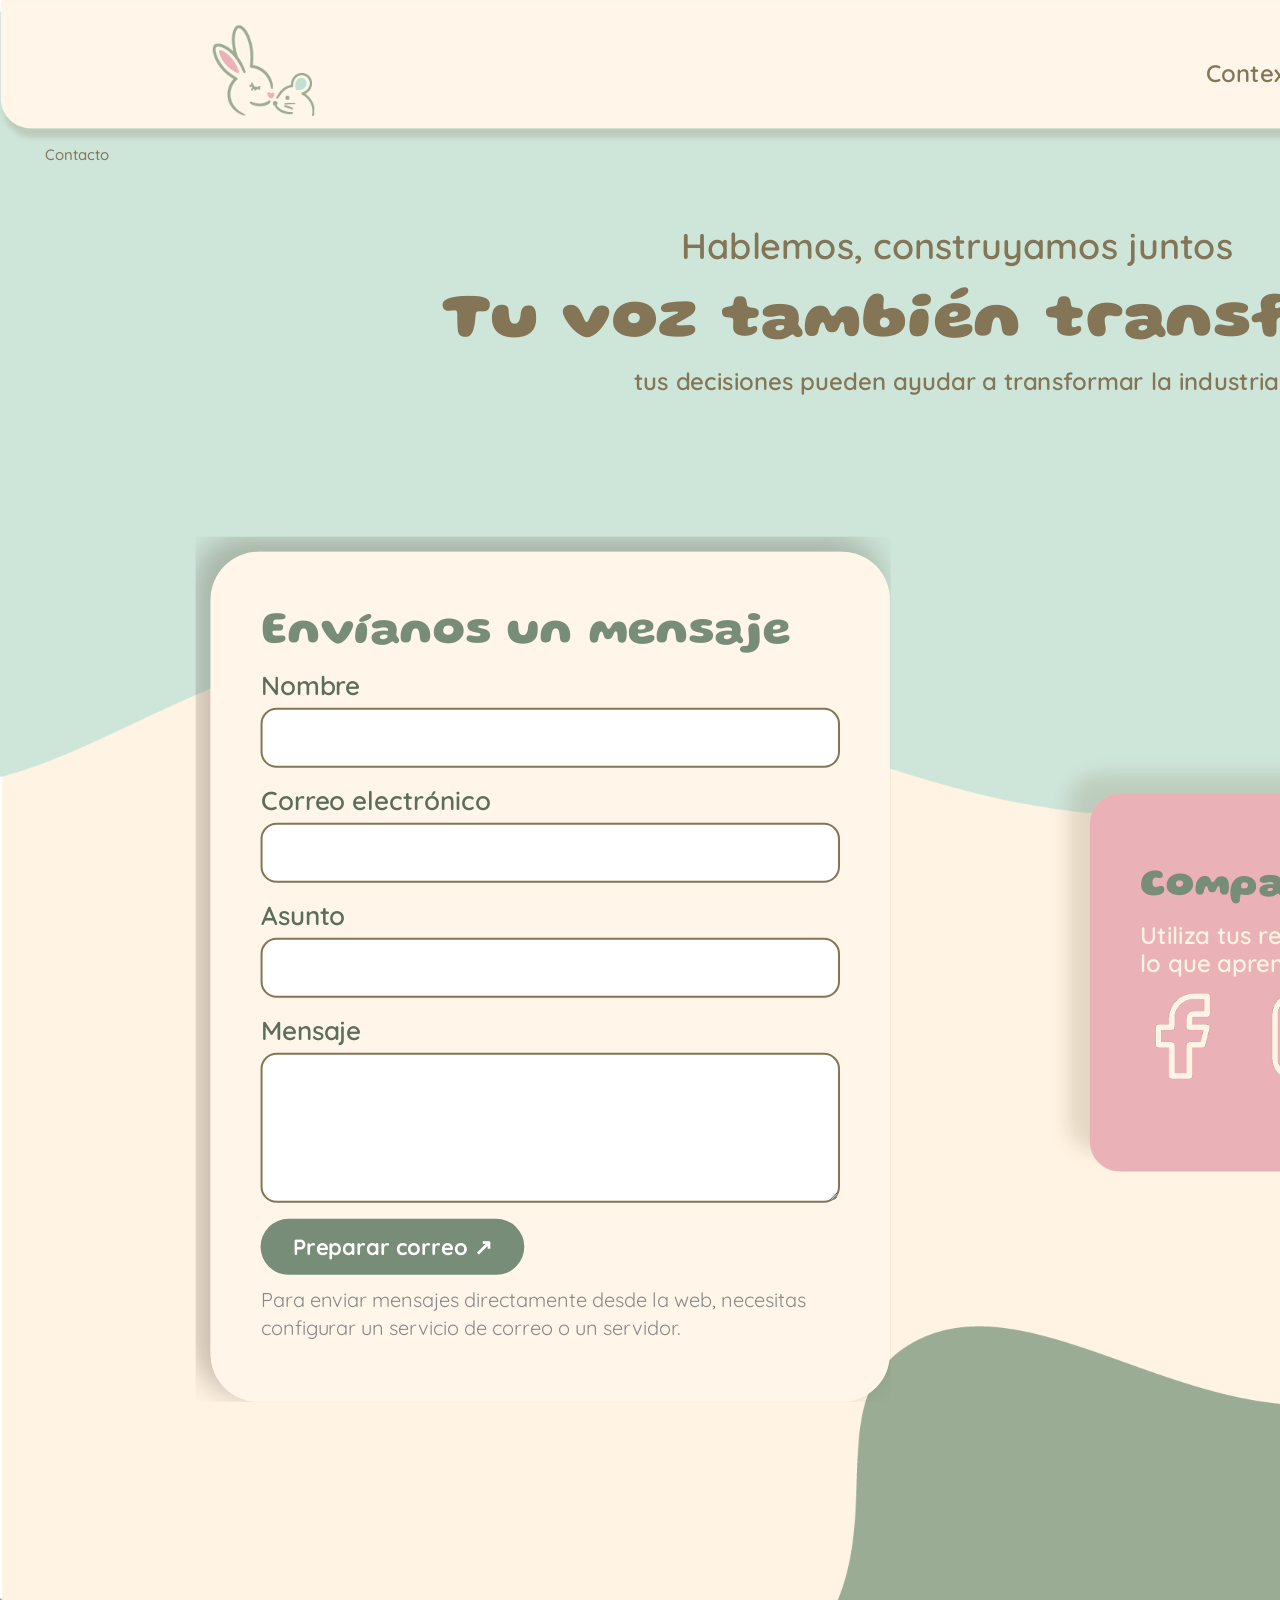
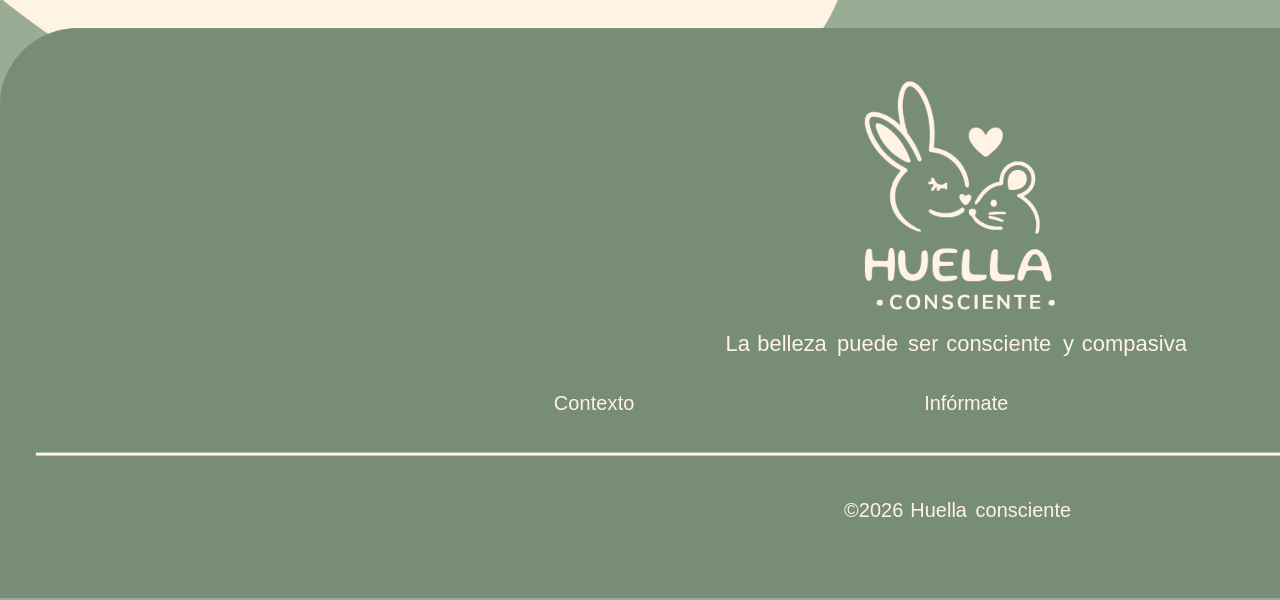
==== commit c9117817: "cambios" ====
--- a/Contacto/publication-web-resources/html/publication.html
+++ b/Contacto/publication-web-resources/html/publication.html
@@ -172,7 +172,7 @@
 				</div>
 				<div id="_idContainer052">
 					<div style="width:0px;height:0px;position:absolute;top:0px;left:0px;-webkit-transform-origin: 0% 0%; -webkit-transform: translate(0px,4.26px) rotate(0deg) scale(0.05);transform-origin: 0% 0%; transform: translate(0px,4.26px) rotate(0deg) scale(0.05);">
-						<p class="P-rrafo-b-sico ParaOverride-1"><span id="_idTextSpan010" class="CharOverride-3" style="position:absolute;top:50px;left:1193.56px;letter-spacing:-1.26px;">Explora</span></p>
+						<p class="P-rrafo-b-sico ParaOverride-1"><span id="_idTextSpan010" class="CharOverride-3" style="position:absolute;top:50px;left:1193.56px;letter-spacing:-1.26px;">Infórmate</span></p>
 					</div>
 				</div>
 				<div id="_idContainer053">
@@ -430,12 +430,25 @@
  const spans=Array.from(document.querySelectorAll('span'));
  const links=spans.filter(el=>names[normalized(el)]);
  const css=document.createElement('style');
- css.textContent='.hc-nav-link{cursor:pointer!important}.hc-nav-link:hover{outline:3px solid #528761!important;outline-offset:5px!important;border-radius:5px!important}.hc-nav-active{outline:3px solid #528761!important;outline-offset:5px!important;border-radius:5px!important}.hc-logo-link{cursor:pointer!important}.hc-logo-link:hover{outline:3px solid #528761!important;outline-offset:5px!important;border-radius:8px!important}';
+ css.textContent='.hc-nav-link{cursor:pointer!important}.hc-header-nav-link:hover{outline:100px solid #528761!important;outline-offset:50px!important;border-radius:8px!important}.hc-nav-active{outline:100px solid #528761!important;outline-offset:50px!important;border-radius:8px!important}.hc-logo-link{cursor:pointer!important}.hc-logo-link:hover{outline:4px solid #528761!important;outline-offset:8px!important;border-radius:8px!important}';
  document.head.appendChild(css);
  links.forEach(el=>{
-   el.classList.add('hc-nav-link');
+   el.classList.add('hc-nav-link');if(el.getBoundingClientRect().top<150)el.classList.add('hc-header-nav-link');
    el.addEventListener('click',e=>{e.preventDefault();e.stopPropagation();navigate(names[normalized(el)]);});
  });
+  function alignHeaderMenu(){
+   const targetPositions={contexto:{x:1205.89,y:60.99},'infórmate':{x:1459.80,y:60.99},contacto:{x:1737.47,y:60.99}};
+   links.forEach(el=>{
+     if(!el.classList.contains('hc-header-nav-link'))return;
+     const target=targetPositions[normalized(el)];
+     if(!target)return;
+     el.style.transform='none';
+     const rect=el.getBoundingClientRect();
+     el.style.transform='translate('+((target.x-rect.left)*20)+'px, '+((target.y-rect.top)*20)+'px)';
+   });
+ }
+ alignHeaderMenu();
+ window.addEventListener('load',alignHeaderMenu,{once:true});
  // Highlight only the selected HEADER navigation item, not footer links.
  const label=ACTIVE==='laws'?'contexto':ACTIVE==='informate'?'infórmate':ACTIVE==='contact'?'contacto':null;
  if(label){const found=links.filter(el=>normalized(el)===label).sort((a,b)=>a.getBoundingClientRect().top-b.getBoundingClientRect().top)[0];if(found)found.classList.add('hc-nav-active');}
@@ -514,12 +527,25 @@
  const spans=Array.from(document.querySelectorAll('span'));
  const links=spans.filter(el=>names[normalized(el)]);
  const css=document.createElement('style');
- css.textContent='.hc-nav-link{cursor:pointer!important}.hc-nav-link:hover{outline:3px solid #528761!important;outline-offset:5px!important;border-radius:5px!important}.hc-nav-active{outline:3px solid #528761!important;outline-offset:5px!important;border-radius:5px!important}.hc-logo-link{cursor:pointer!important}.hc-logo-link:hover{outline:3px solid #528761!important;outline-offset:5px!important;border-radius:8px!important}';
+ css.textContent='.hc-nav-link{cursor:pointer!important}.hc-header-nav-link:hover{outline:100px solid #528761!important;outline-offset:50px!important;border-radius:8px!important}.hc-nav-active{outline:100px solid #528761!important;outline-offset:50px!important;border-radius:8px!important}.hc-logo-link{cursor:pointer!important}.hc-logo-link:hover{outline:4px solid #528761!important;outline-offset:8px!important;border-radius:8px!important}';
  document.head.appendChild(css);
  links.forEach(el=>{
-   el.classList.add('hc-nav-link');
+   el.classList.add('hc-nav-link');if(el.getBoundingClientRect().top<150)el.classList.add('hc-header-nav-link');
    el.addEventListener('click',e=>{e.preventDefault();e.stopPropagation();navigate(names[normalized(el)]);});
  });
+  function alignHeaderMenu(){
+   const targetPositions={contexto:{x:1205.89,y:60.99},'infórmate':{x:1459.80,y:60.99},contacto:{x:1737.47,y:60.99}};
+   links.forEach(el=>{
+     if(!el.classList.contains('hc-header-nav-link'))return;
+     const target=targetPositions[normalized(el)];
+     if(!target)return;
+     el.style.transform='none';
+     const rect=el.getBoundingClientRect();
+     el.style.transform='translate('+((target.x-rect.left)*20)+'px, '+((target.y-rect.top)*20)+'px)';
+   });
+ }
+ alignHeaderMenu();
+ window.addEventListener('load',alignHeaderMenu,{once:true});
  // Highlight only the selected HEADER navigation item, not footer links.
  const label=ACTIVE==='laws'?'contexto':ACTIVE==='informate'?'infórmate':ACTIVE==='contact'?'contacto':null;
  if(label){const found=links.filter(el=>normalized(el)===label).sort((a,b)=>a.getBoundingClientRect().top-b.getBoundingClientRect().top)[0];if(found)found.classList.add('hc-nav-active');}
@@ -554,7 +580,7 @@
 (function(){
   if(window.__hcFooterLinks2026)return;
   window.__hcFooterLinks2026=true;
-  const routes={'contexto':'laws','explora':'informate','contacto':'contact'};
+  const routes={'contexto':'laws','infórmate':'informate','contacto':'contact'};
   const clean=e=>(e.textContent||'').trim().replace(/\s+/g,' ').toLowerCase();
   const send=page=>window.parent.postMessage({type:'HC_NAVIGATE',page:page},'*');
   const footerLabels=Array.from(document.querySelectorAll('span')).filter(el=>routes[clean(el)]);
@@ -606,5 +632,186 @@
   window.addEventListener('resize',position);
 })();
 </script>
-</body>
+<script>
+(function(){
+  const socialIcons=[
+    ['_idContainer063','Facebook'],
+    ['_idContainer064','Instagram'],
+    ['_idContainer065','Messenger'],
+    ['_idContainer066','WhatsApp']
+  ];
+  const shareUrl=window.parent.location.href;
+  const isPublicUrl=/^https?:$/.test(new URL(shareUrl).protocol);
+  const shareData={
+    title:'Huella Consciente',
+    text:'Suma tu voz contra la experimentación animal ♡',
+    url:shareUrl
+  };
+  const menu=document.createElement('div');
+  menu.className='hc-share-menu';
+  menu.setAttribute('role','dialog');
+  menu.setAttribute('aria-label','Compartir Huella Consciente');
+  menu.style.cssText='position:absolute;display:none;z-index:2147483647;width:300px;padding:18px;background:#fff3e4;color:#837556;border:2px solid #528761;border-radius:12px;box-shadow:0 6px 20px rgba(0,0,0,.2);font:600 16px Quicksand,sans-serif;';
+  menu.innerHTML='<strong style="display:block;margin-bottom:12px">Comparte Huella Consciente</strong>';
+  document.body.appendChild(menu);
+  function closeMenu(){
+    menu.style.display='none';
+    document.removeEventListener('keydown',onMenuKeydown);
+  }
+  function onMenuKeydown(event){
+    if(event.key==='Escape')closeMenu();
+  }
+  function addAction(label,action){
+    const button=document.createElement('button');
+    button.type='button';
+    button.textContent=label;
+    button.style.cssText='display:block;width:100%;margin-top:8px;padding:10px 12px;border:1px solid #528761;border-radius:8px;background:#fff;color:#526b56;text-align:left;font:inherit;cursor:pointer;';
+    button.addEventListener('click',action);
+    menu.appendChild(button);
+  }
+  addAction('Compartir…',async()=>{
+    if(!navigator.share||!isPublicUrl){
+      alert(isPublicUrl?'Tu navegador no permite compartir desde esta página.':'Para compartir, abre la página desde su dirección pública.');
+      return;
+    }
+    try{
+      await navigator.share(shareData);
+      closeMenu();
+    }catch(error){
+      if(error.name!=='AbortError'){
+        console.error('No se pudo compartir Huella Consciente.',error);
+        alert('No se pudo abrir el menú para compartir.');
+      }
+    }
+  });
+  addAction('WhatsApp',()=>{
+    if(!isPublicUrl){
+      alert('WhatsApp necesita la dirección pública de la página. Abre el sitio publicado e inténtalo de nuevo.');
+      return;
+    }
+    window.open('https://wa.me/?text='+encodeURIComponent(shareData.text+' '+shareUrl),'_blank','noopener,noreferrer');
+    closeMenu();
+  });
+  addAction('Facebook',()=>{
+    if(!isPublicUrl){
+      alert('Facebook necesita la dirección pública de la página. Abre el sitio publicado e inténtalo de nuevo.');
+      return;
+    }
+    window.open('https://www.facebook.com/sharer/sharer.php?u='+encodeURIComponent(shareUrl),'_blank','noopener,noreferrer');
+    closeMenu();
+  });
+  addAction('Copiar enlace',async()=>{
+    try{
+      let copied=false;
+      if(navigator.clipboard&&navigator.clipboard.writeText){
+        try{
+          await navigator.clipboard.writeText(shareUrl);
+          copied=true;
+        }catch(error){
+          console.warn('El portapapeles moderno no está disponible; se intentará el método alternativo.',error);
+        }
+      }
+      if(!copied){
+        const input=document.createElement('textarea');
+        input.value=shareUrl;
+        input.style.cssText='position:fixed;left:-9999px;top:0;';
+        document.body.appendChild(input);
+        input.select();
+        copied=document.execCommand('copy');
+        input.remove();
+      }
+      if(!copied)throw new Error('El navegador no permitió copiar el enlace.');
+      alert('Enlace copiado.');
+      closeMenu();
+    }catch(error){
+      console.error('No se pudo copiar el enlace.',error);
+      alert('No se pudo copiar el enlace en este navegador.');
+    }
+  });
+  document.addEventListener('click',event=>{
+    if(menu.style.display!=='none'&&!menu.contains(event.target)&&!socialIcons.some(([id])=>document.getElementById(id)?.contains(event.target)))closeMenu();
+  });
+  socialIcons.forEach(([id,network])=>{
+    const icon=document.getElementById(id);
+    if(!icon)return;
+    icon.setAttribute('role','button');
+    icon.setAttribute('tabindex','0');
+    icon.setAttribute('aria-label','Compartir por '+network);
+    icon.title='Compartir por '+network;
+    icon.style.cursor='pointer';
+    function openMenu(event){
+      event.preventDefault();
+      event.stopPropagation();
+      const rect=icon.getBoundingClientRect();
+      menu.style.left=(rect.left+window.scrollX)+'px';
+      menu.style.top=(rect.bottom+window.scrollY+12)+'px';
+      menu.style.display='block';
+      document.addEventListener('keydown',onMenuKeydown);
+      menu.querySelector('button')?.focus();
+    }
+    icon.addEventListener('click',openMenu);
+    icon.addEventListener('keydown',event=>{
+      if(event.key==='Enter'||event.key===' '){
+        openMenu(event);
+      }
+    });
+  });
+})();
+</script>
+<script>
+(function(){
+  if(window.__hcBreadcrumbs)return;
+  window.__hcBreadcrumbs=true;
+  const page='contact';
+  const labels={home:'Inicio',laws:'Contexto',informate:'Infórmate',contact:'Contacto'};
+  const nav=document.createElement('nav');
+  nav.id='hc-breadcrumb';
+  nav.setAttribute('aria-label','Miga de pan');
+  nav.style.cssText='position:absolute;top:145px;left:45px;z-index:2000;font-family:Quicksand,sans-serif;font-weight:500;color:#837556;';
+  const list=document.createElement('ol');
+  list.style.cssText='list-style:none;display:flex;align-items:center;gap:10px;margin:0;padding:0;';
+  function addSeparator(){
+    const item=document.createElement('li');
+    item.textContent='/';
+    item.setAttribute('aria-hidden','true');
+    item.style.cssText='color:#837556;font-size:14px;font-weight:500;';
+    list.appendChild(item);
+  }
+  function renderTrail(trail){
+    list.replaceChildren();
+    trail.forEach((key,index)=>{
+      if(index)addSeparator();
+      const item=document.createElement('li');
+      item.style.cssText='display:flex;align-items:center;font-size:15px;font-weight:500;color:#837556;';
+      if(index===trail.length-1){
+        item.textContent=labels[key];
+        item.setAttribute('aria-current','page');
+      }else{
+        const link=document.createElement('a');
+        link.href='#'+key;
+        link.textContent=labels[key];
+        link.className='breadcrumb-link';
+        link.style.cssText='color:#837556;font-weight:500;text-decoration:none;transition:opacity .2s ease;';
+        link.addEventListener('mouseenter',()=>{link.style.opacity='.75';link.style.textDecoration='underline';});
+        link.addEventListener('mouseleave',()=>{link.style.opacity='1';link.style.textDecoration='none';});
+        link.addEventListener('click',event=>{
+          event.preventDefault();
+          event.stopPropagation();
+          window.parent.postMessage({type:'HC_BREADCRUMB_NAVIGATE',page:key,index:index},'*');
+        });
+        item.appendChild(link);
+      }
+      list.appendChild(item);
+    });
+  }
+  nav.appendChild(list);
+  document.body.appendChild(nav);
+  renderTrail([page]);
+  window.addEventListener('message',event=>{
+    const data=event.data;
+    if(data&&data.type==='HC_BREADCRUMB_UPDATE'&&Array.isArray(data.trail)&&data.trail.every(key=>labels[key]))renderTrail(data.trail);
+  });
+  window.parent.postMessage({type:'HC_BREADCRUMB_REQUEST'},'*');
+})();
+</script></body>
 </html>
